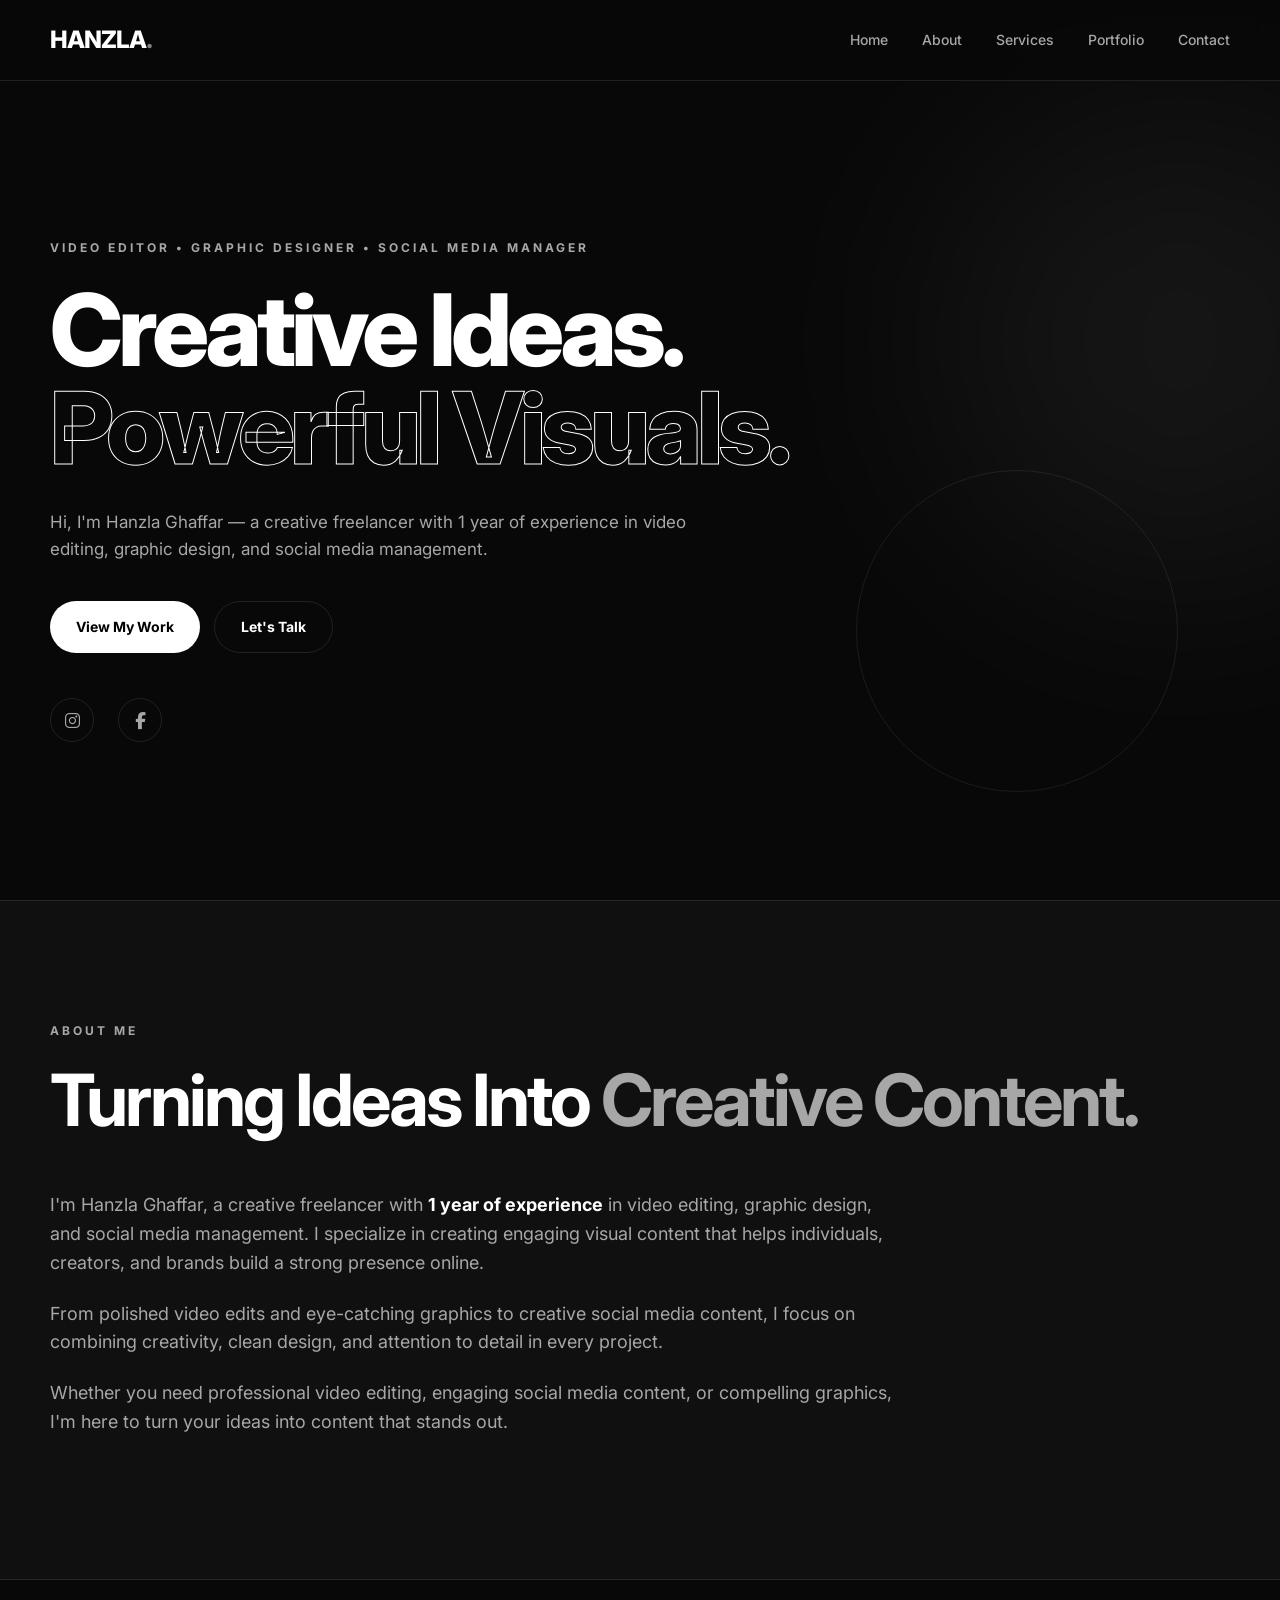
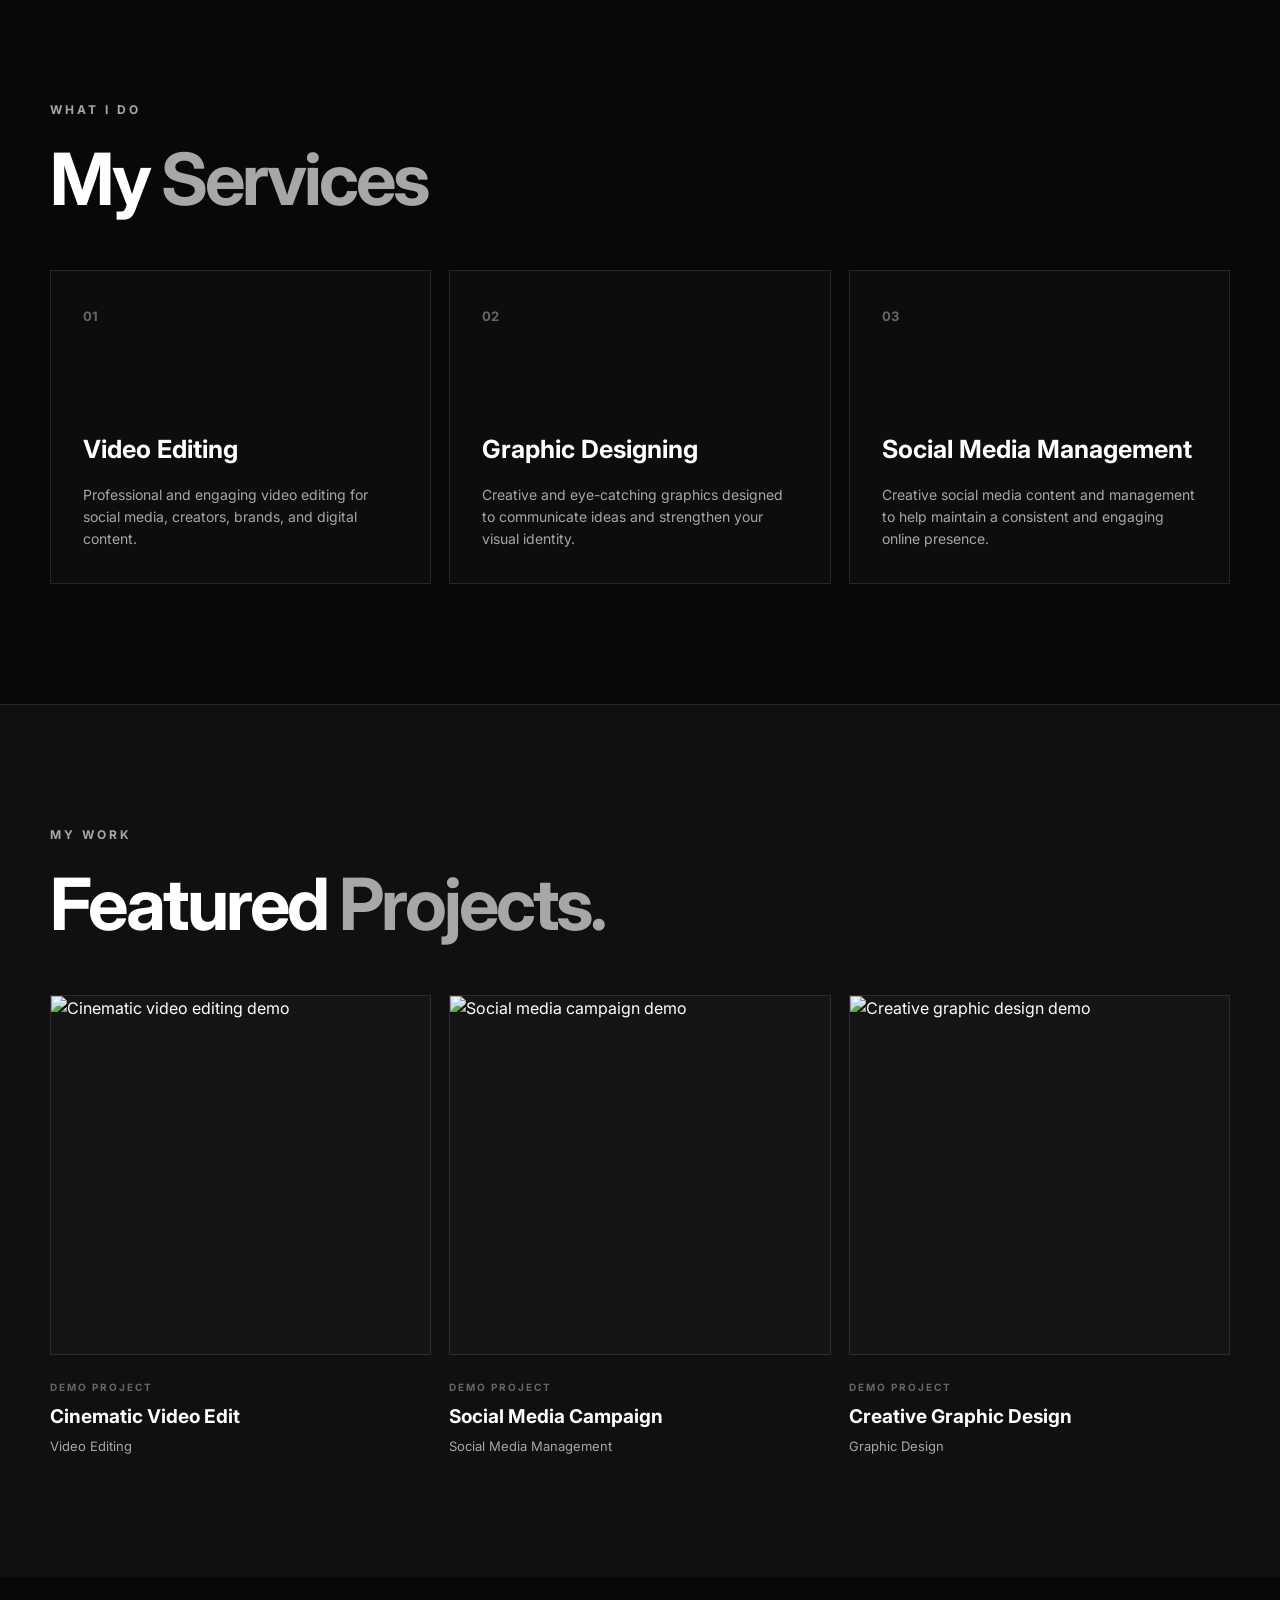
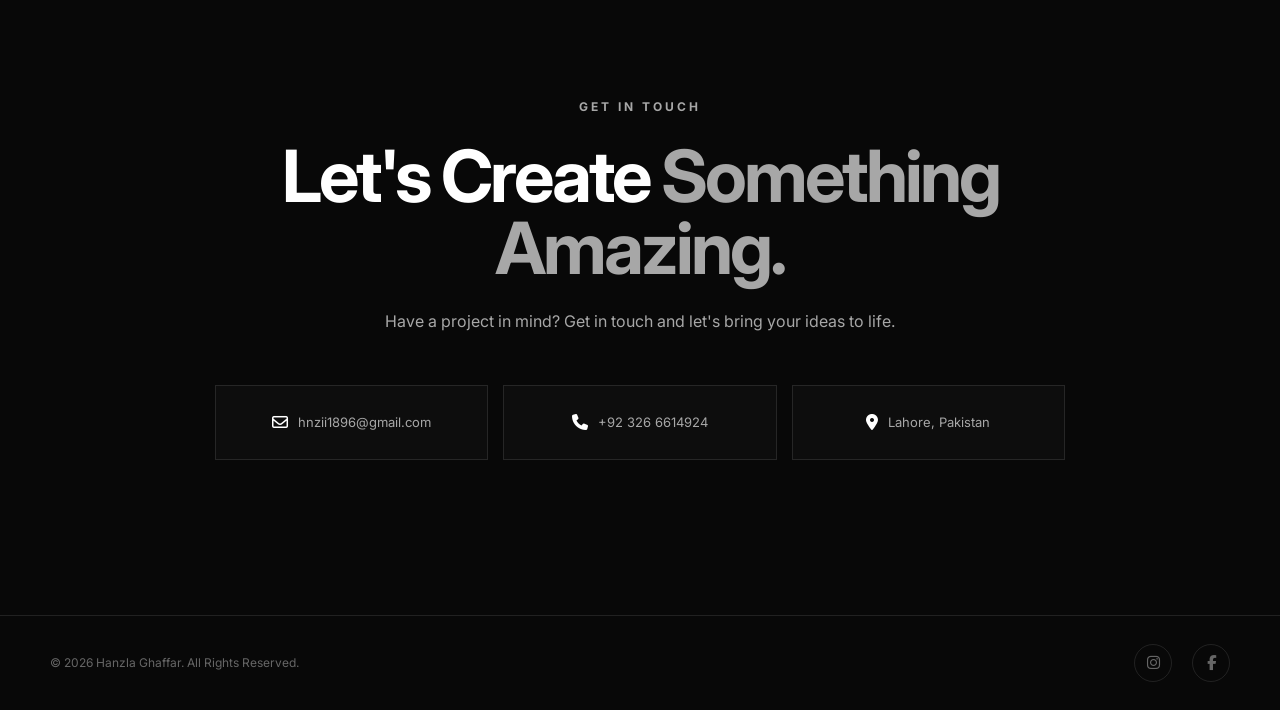
==== index.html @ 40a20d54 "Add files via upload" ====
<!DOCTYPE html>
<html lang="en">
<head>
    <meta charset="UTF-8">
    <meta name="viewport" content="width=device-width, initial-scale=1.0">

    <meta name="description" content="Hanzla Ghaffar — Video Editor, Graphic Designer and Social Media Manager based in Lahore.">

    <title>Hanzla Ghaffar | Creative Freelancer</title>

    <link
    rel="stylesheet"
    href="https://cdnjs.cloudflare.com/ajax/libs/font-awesome/6.5.2/css/all.min.css"
>

    <link rel="stylesheet" href="style.css">
</head>

<body>

    <!-- ================= HEADER ================= -->

    <header class="header">
        <div class="container header-container">

            <a href="#home" class="logo">
                HANZLA<span>.</span>
            </a>

            <nav class="navbar">
                <a href="#home">Home</a>
                <a href="#about">About</a>
                <a href="#services">Services</a>
                <a href="#portfolio">Portfolio</a>
                <a href="#contact">Contact</a>
            </nav>

            <button class="menu-btn" aria-label="Open Menu">
                ☰
            </button>

        </div>
    </header>


    <!-- ================= MAIN ================= -->

    <main>

        <!-- ================= HERO ================= -->

        <section class="hero" id="home">

            <div class="container hero-container">

                <div class="hero-content">

                    <p class="hero-tag">
                        VIDEO EDITOR • GRAPHIC DESIGNER • SOCIAL MEDIA MANAGER
                    </p>

                    <h1>
                        Creative Ideas.
                        <span>Powerful Visuals.</span>
                    </h1>

                    <p class="hero-description">
                        Hi, I'm Hanzla Ghaffar — a creative freelancer with
                        1 year of experience in video editing, graphic design,
                        and social media management.
                    </p>

                    <div class="hero-buttons">

                        <a href="#portfolio" class="btn primary-btn">
                            View My Work
                        </a>

                        <a href="#contact" class="btn secondary-btn">
                            Let's Talk
                        </a>

                    </div>

                   <div class="hero-socials">

    <a
        href="https://www.instagram.com/maher.hanzla_/"
        target="_blank"
        rel="noopener noreferrer"
        aria-label="Instagram"
    >
        <i class="fa-brands fa-instagram"></i>
    </a>

    <a
        href="https://www.facebook.com/share/1Defzu2i12/"
        target="_blank"
        rel="noopener noreferrer"
        aria-label="Facebook"
    >
        <i class="fa-brands fa-facebook-f"></i>
    </a>

</div>
                </div>

            </div>

        </section>


        <!-- ================= ABOUT ================= -->

        <section class="about" id="about">

            <div class="container">

                <p class="section-tag">
                    ABOUT ME
                </p>

                <h2>
                    Turning Ideas Into
                    <span>Creative Content.</span>
                </h2>

                <div class="about-content">

                    <p>
                        I'm Hanzla Ghaffar, a creative freelancer with
                        <strong>1 year of experience</strong> in video editing,
                        graphic design, and social media management. I specialize
                        in creating engaging visual content that helps
                        individuals, creators, and brands build a strong
                        presence online.
                    </p>

                    <p>
                        From polished video edits and eye-catching graphics
                        to creative social media content, I focus on combining
                        creativity, clean design, and attention to detail
                        in every project.
                    </p>

                    <p>
                        Whether you need professional video editing,
                        engaging social media content, or compelling graphics,
                        I'm here to turn your ideas into content that stands out.
                    </p>

                </div>

            </div>

        </section>


        <!-- ================= SERVICES ================= -->

        <section class="services" id="services">

            <div class="container">

                <p class="section-tag">
                    WHAT I DO
                </p>

                <h2>
                    My <span>Services</span>
                </h2>

                <div class="services-grid">

                    <!-- Service 01 -->
                    <article class="service-card">

                        <span class="service-number">
                            01
                        </span>

                        <h3>
                            Video Editing
                        </h3>

                        <p>
                            Professional and engaging video editing
                            for social media, creators, brands,
                            and digital content.
                        </p>

                    </article>


                    <!-- Service 02 -->
                    <article class="service-card">

                        <span class="service-number">
                            02
                        </span>

                        <h3>
                            Graphic Designing
                        </h3>

                        <p>
                            Creative and eye-catching graphics designed
                            to communicate ideas and strengthen your
                            visual identity.
                        </p>

                    </article>


                    <!-- Service 03 -->
                    <article class="service-card">

                        <span class="service-number">
                            03
                        </span>

                        <h3>
                            Social Media Management
                        </h3>

                        <p>
                            Creative social media content and management
                            to help maintain a consistent and engaging
                            online presence.
                        </p>

                    </article>

                </div>

            </div>

        </section>


        <!-- ================= PORTFOLIO ================= -->

        <section class="portfolio" id="portfolio">

            <div class="container">

                <p class="section-tag">
                    MY WORK
                </p>

                <h2>
                    Featured <span>Projects.</span>
                </h2>

                <div class="portfolio-grid">

    <!-- Demo Project 01 -->
    <article class="portfolio-card">

        <div class="project-image">
            <img
                src="https://images.unsplash.com/photo-1574717024653-61fd2cf4d44d?auto=format&fit=crop&w=1200&q=80"
                alt="Cinematic video editing demo"
            >
        </div>

        <div class="project-info">
            <span class="project-category">DEMO PROJECT</span>
            <h3>Cinematic Video Edit</h3>
            <p>Video Editing</p>
        </div>

    </article>


    <!-- Demo Project 02 -->
    <article class="portfolio-card">

        <div class="project-image">
            <img
                src="https://images.unsplash.com/photo-1611162617474-5b21e879e113?auto=format&fit=crop&w=1200&q=80"
                alt="Social media campaign demo"
            >
        </div>

        <div class="project-info">
            <span class="project-category">DEMO PROJECT</span>
            <h3>Social Media Campaign</h3>
            <p>Social Media Management</p>
        </div>

    </article>


    <!-- Demo Project 03 -->
    <article class="portfolio-card">

        <div class="project-image">
            <img
                src="https://images.unsplash.com/photo-1561070791-2526d30994b5?auto=format&fit=crop&w=1200&q=80"
                alt="Creative graphic design demo"
            >
        </div>

        <div class="project-info">
            <span class="project-category">DEMO PROJECT</span>
            <h3>Creative Graphic Design</h3>
            <p>Graphic Design</p>
        </div>

    </article>

</div>

            </div>

        </section>


        <!-- ================= CONTACT ================= -->

        <section class="contact" id="contact">

            <div class="container">

                <p class="section-tag">
                    GET IN TOUCH
                </p>

                <h2>
                    Let's Create
                    <span>Something Amazing.</span>
                </h2>

                <p class="contact-description">
                    Have a project in mind? Get in touch and let's
                    bring your ideas to life.
                </p>

               <div class="contact-info">

    <a href="mailto:hnzii1896@gmail.com">
        <i class="fa-regular fa-envelope"></i>
        <span>hnzii1896@gmail.com</span>
    </a>

    <a href="tel:+923266614924">
        <i class="fa-solid fa-phone"></i>
        <span>+92 326 6614924</span>
    </a>

    <p>
        <i class="fa-solid fa-location-dot"></i>
        <span>Lahore, Pakistan</span>
    </p>

</div>

        </section>

    </main>


    <!-- ================= FOOTER ================= -->

    <footer class="footer">

        <div class="container footer-container">

            <div>
                <p>
                    © 2026 Hanzla Ghaffar. All Rights Reserved.
                </p>
            </div>

        <div class="footer-socials">

    <a
        href="https://www.instagram.com/maher.hanzla_/"
        target="_blank"
        rel="noopener noreferrer"
        aria-label="Instagram"
    >
        <i class="fa-brands fa-instagram"></i>
    </a>

    <a
        href="https://www.facebook.com/share/1Defzu2i12/"
        target="_blank"
        rel="noopener noreferrer"
        aria-label="Facebook"
    >
        <i class="fa-brands fa-facebook-f"></i>
    </a>

</div>

        </div>

    </footer>


    <!-- ================= JAVASCRIPT ================= -->

    <script src="main.js"></script>

</body>
</html>
---- style.css ----
/* =========================
   GLOBAL
========================= */

@import url('https://fonts.googleapis.com/css2?family=Inter:wght@400;500;600;700;800&display=swap');

:root {
    --bg: #080808;
    --bg-soft: #101010;
    --text: #ffffff;
    --text-soft: #a7a7a7;
    --border: rgba(255, 255, 255, 0.1);
    --accent: #ffffff;
    --container: 1180px;
    --transition: 0.3s ease;
}

* {
    margin: 0;
    padding: 0;
    box-sizing: border-box;
}

html {
    scroll-behavior: smooth;
}

body {
    font-family: 'Inter', sans-serif;
    background: var(--bg);
    color: var(--text);
    line-height: 1.6;
    overflow-x: hidden;
}

a {
    color: inherit;
    text-decoration: none;
}

button {
    font-family: inherit;
}

.container {
    width: min(100% - 40px, var(--container));
    margin-inline: auto;
}


/* =========================
   HEADER
========================= */

.header {
    position: fixed;
    top: 0;
    left: 0;
    width: 100%;
    z-index: 1000;
    background: rgba(8, 8, 8, 0.8);
    backdrop-filter: blur(15px);
    border-bottom: 1px solid var(--border);
}

.header-container {
    height: 80px;
    display: flex;
    align-items: center;
    justify-content: space-between;
}

.logo {
    font-size: 24px;
    font-weight: 800;
    letter-spacing: -1px;
}

.logo span {
    opacity: 0.5;
}

.navbar {
    display: flex;
    align-items: center;
    gap: 34px;
}

.navbar a {
    color: var(--text-soft);
    font-size: 14px;
    font-weight: 500;
    transition: var(--transition);
}

.navbar a:hover {
    color: var(--text);
}

.menu-btn {
    display: none;
    border: 0;
    background: transparent;
    color: var(--text);
    font-size: 26px;
    cursor: pointer;
}


/* =========================
   HERO
========================= */

.hero {
    min-height: 100vh;
    display: flex;
    align-items: center;
    position: relative;
    overflow: hidden;
}

.hero::before {
    content: "";
    position: absolute;
    width: 500px;
    height: 500px;
    background: rgba(255, 255, 255, 0.06);
    filter: blur(120px);
    border-radius: 50%;
    top: 10%;
    right: -150px;
    pointer-events: none;
}

.hero-container {
    padding-top: 80px;
}

.hero-content {
    max-width: 900px;
}

.hero-tag,
.section-tag {
    color: var(--text-soft);
    font-size: 12px;
    font-weight: 700;
    letter-spacing: 3px;
    margin-bottom: 24px;
}

.hero h1 {
    font-size: clamp(52px, 8vw, 100px);
    line-height: 0.98;
    letter-spacing: -5px;
    font-weight: 800;
    max-width: 950px;
}

.hero h1 span {
    display: block;
    color: transparent;
    -webkit-text-stroke: 1px #ffffff;
}

.hero-description {
    max-width: 650px;
    color: var(--text-soft);
    font-size: 17px;
    margin-top: 32px;
}

.hero-buttons {
    display: flex;
    gap: 14px;
    margin-top: 38px;
    flex-wrap: wrap;
}

.btn {
    display: inline-flex;
    align-items: center;
    justify-content: center;
    min-height: 52px;
    padding: 0 26px;
    border-radius: 50px;
    font-size: 14px;
    font-weight: 700;
    transition: var(--transition);
}

.primary-btn {
    background: var(--text);
    color: #000;
}

.primary-btn:hover {
    transform: translateY(-3px);
    opacity: 0.88;
}

.secondary-btn {
    border: 1px solid var(--border);
    color: var(--text);
}

.secondary-btn:hover {
    background: var(--text);
    color: #000;
}

.hero-socials {
    display: flex;
    gap: 24px;
    margin-top: 45px;
}

.hero-socials a {
    color: var(--text-soft);
    font-size: 13px;
    transition: var(--transition);
}

.hero-socials a:hover {
    color: var(--text);
}


/* =========================
   GENERAL SECTIONS
========================= */

section {
    padding: 120px 0;
}

section h2 {
    font-size: clamp(40px, 6vw, 72px);
    line-height: 1;
    letter-spacing: -3px;
    margin-bottom: 55px;
}

section h2 span {
    color: var(--text-soft);
}


/* =========================
   ABOUT
========================= */

.about {
    background: var(--bg-soft);
    border-top: 1px solid var(--border);
    border-bottom: 1px solid var(--border);
}

.about-content {
    max-width: 850px;
}

.about-content p {
    color: var(--text-soft);
    font-size: 18px;
    margin-bottom: 22px;
}

.about-content strong {
    color: var(--text);
}


/* =========================
   SERVICES
========================= */

.services-grid {
    display: grid;
    grid-template-columns: repeat(3, 1fr);
    gap: 18px;
}

.service-card {
    min-height: 310px;
    padding: 32px;
    border: 1px solid var(--border);
    background: #0d0d0d;
    position: relative;
    transition: var(--transition);
}

.service-card:hover {
    transform: translateY(-8px);
    border-color: rgba(255, 255, 255, 0.3);
}

.service-number {
    color: #666;
    font-size: 13px;
    font-weight: 700;
}

.service-card h3 {
    font-size: 25px;
    margin-top: 100px;
    margin-bottom: 15px;
}

.service-card p {
    color: var(--text-soft);
    font-size: 14px;
}


/* =========================
   PORTFOLIO
========================= */

.portfolio {
    background: var(--bg-soft);
    border-top: 1px solid var(--border);
}

.portfolio-grid {
    display: grid;
    grid-template-columns: repeat(3, 1fr);
    gap: 18px;
}

.portfolio-card {
    overflow: hidden;
}

.project-placeholder {
    height: 360px;
    background: #151515;
    border: 1px solid var(--border);
    display: flex;
    align-items: center;
    justify-content: center;
    transition: var(--transition);
}

.project-placeholder span {
    color: #666;
    font-size: 12px;
    letter-spacing: 3px;
    font-weight: 700;
}

.portfolio-card:hover .project-placeholder {
    transform: scale(0.98);
    border-color: rgba(255, 255, 255, 0.3);
}

.project-info {
    padding-top: 18px;
}

.project-info h3 {
    font-size: 19px;
}

.project-info p {
    color: var(--text-soft);
    font-size: 13px;
    margin-top: 4px;
}


/* =========================
   CONTACT
========================= */

.contact {
    text-align: center;
}

.contact .container {
    display: flex;
    flex-direction: column;
    align-items: center;
}

.contact h2 {
    max-width: 850px;
    margin-bottom: 25px;
}

.contact-description {
    color: var(--text-soft);
    max-width: 550px;
    margin-bottom: 30px;
}

.contact-info {
    display: flex;
    align-items: center;
    justify-content: center;
    flex-wrap: wrap;
    gap: 12px 28px;
    margin-bottom: 35px;
}

.contact-info a,
.contact-info p {
    color: var(--text-soft);
    font-size: 14px;
}

.contact-info a:hover {
    color: var(--text);
}


/* =========================
   FOOTER
========================= */

.footer {
    border-top: 1px solid var(--border);
    padding: 28px 0;
}

.footer-container {
    display: flex;
    justify-content: space-between;
    align-items: center;
    gap: 20px;
}

.footer p,
.footer a {
    color: #666;
    font-size: 12px;
}

.footer-socials {
    display: flex;
    gap: 20px;
}

.footer a:hover {
    color: var(--text);
}


/* =========================
   RESPONSIVE
========================= */

@media (max-width: 900px) {

    .navbar {
        gap: 20px;
    }

    .services-grid,
    .portfolio-grid {
        grid-template-columns: repeat(2, 1fr);
    }

    .service-card:last-child,
    .portfolio-card:last-child {
        grid-column: 1 / -1;
    }

}


@media (max-width: 700px) {

    .container {
        width: min(100% - 30px, var(--container));
    }

    .header-container {
        height: 70px;
    }

    .navbar {
        display: none;
    }

    .menu-btn {
        display: block;
    }

    .hero {
        min-height: 90vh;
    }

    .hero h1 {
        font-size: clamp(46px, 14vw, 72px);
        letter-spacing: -3px;
    }

    .hero-description {
        font-size: 15px;
    }

    section {
        padding: 85px 0;
    }

    section h2 {
        font-size: clamp(38px, 11vw, 58px);
        letter-spacing: -2px;
        margin-bottom: 40px;
    }

    .services-grid,
    .portfolio-grid {
        grid-template-columns: 1fr;
    }

    .service-card:last-child,
    .portfolio-card:last-child {
        grid-column: auto;
    }

    .service-card {
        min-height: 270px;
    }

    .service-card h3 {
        margin-top: 80px;
    }

    .project-placeholder {
        height: 300px;
    }

    .footer-container {
        flex-direction: column;
        text-align: center;
    }

}


@media (max-width: 450px) {

    .hero-buttons {
        flex-direction: column;
        align-items: stretch;
    }

    .btn {
        width: 100%;
    }

    .hero-socials {
        gap: 18px;
    }

    .contact-info {
        flex-direction: column;
    }

}

.hero-socials a {
    width: 44px;
    height: 44px;
    display: flex;
    align-items: center;
    justify-content: center;
    border: 1px solid var(--border);
    border-radius: 50%;
    color: var(--text-soft);
    font-size: 17px;
    transition: var(--transition);
}

.hero-socials a:hover {
    color: #000;
    background: #fff;
    border-color: #fff;
    transform: translateY(-3px);
}

.footer-socials a {
    width: 38px;
    height: 38px;
    display: flex;
    align-items: center;
    justify-content: center;
    border: 1px solid var(--border);
    border-radius: 50%;
    color: #666;
    font-size: 15px;
    transition: var(--transition);
}

.footer-socials a:hover {
    color: #000;
    background: #fff;
    border-color: #fff;
    transform: translateY(-3px);
}

.contact-info a,
.contact-info p {
    display: flex;
    align-items: center;
    gap: 9px;
    color: var(--text-soft);
    font-size: 14px;
}

.contact-info i {
    font-size: 15px;
    color: var(--text);
}

.contact-info a:hover {
    color: var(--text);
}

/* =========================
   PORTFOLIO IMAGES
========================= */

.project-image {
    height: 360px;
    overflow: hidden;
    border: 1px solid var(--border);
    background: #151515;
}

.project-image img {
    width: 100%;
    height: 100%;
    display: block;
    object-fit: cover;
    transition: transform 0.5s ease;
}

.portfolio-card:hover .project-image img {
    transform: scale(1.05);
}

.project-category {
    display: inline-block;
    color: #666;
    font-size: 10px;
    font-weight: 700;
    letter-spacing: 2px;
    margin-bottom: 7px;
}

/* =========================
   PORTFOLIO DEMO PROJECTS
========================= */

.project-image {
    height: 360px;
    overflow: hidden;
    border: 1px solid var(--border);
    background: #151515;
}

.project-image img {
    width: 100%;
    height: 100%;
    display: block;
    object-fit: cover;
    transition: transform 0.5s ease;
}

.portfolio-card:hover .project-image img {
    transform: scale(1.05);
}

.project-category {
    display: inline-block;
    color: #666;
    font-size: 10px;
    font-weight: 700;
    letter-spacing: 2px;
    margin-bottom: 7px;
}

@media (max-width: 700px) {

    .project-image {
        height: 300px;
    }

}

@media (max-width: 700px) {

    .navbar.active {
        display: flex;
        position: absolute;
        top: 70px;
        left: 0;
        width: 100%;
        flex-direction: column;
        align-items: flex-start;
        gap: 0;
        padding: 15px;
        background: rgba(8, 8, 8, 0.97);
        border-bottom: 1px solid var(--border);
    }

    .navbar.active a {
        width: 100%;
        padding: 13px 5px;
        border-bottom: 1px solid var(--border);
    }

}

/* =========================
   SCROLL REVEAL
========================= */

.reveal {
    opacity: 0;
    transform: translateY(30px);
    transition: opacity 0.7s ease, transform 0.7s ease;
}

.reveal.show {
    opacity: 1;
    transform: translateY(0);
}

/* =========================
   CONTACT CARDS
========================= */

.contact-info {
    width: 100%;
    max-width: 850px;
    display: grid;
    grid-template-columns: repeat(3, 1fr);
    gap: 15px;
    margin: 20px 0 35px;
}

.contact-info a,
.contact-info p {
    min-height: 75px;
    padding: 18px;
    border: 1px solid var(--border);
    background: #0d0d0d;
    display: flex;
    align-items: center;
    justify-content: center;
    gap: 10px;
    color: var(--text-soft);
    font-size: 13px;
    transition: var(--transition);
}

.contact-info a:hover,
.contact-info p:hover {
    color: var(--text);
    border-color: rgba(255, 255, 255, 0.3);
    transform: translateY(-4px);
}

.contact-info i {
    color: var(--text);
    font-size: 16px;
}

@media (max-width: 700px) {

    .contact-info {
        grid-template-columns: 1fr;
    }

}

.header.scrolled {
    background: rgba(8, 8, 8, 0.96);
    border-bottom-color: rgba(255, 255, 255, 0.16);
}

/* =========================
   HERO POLISH
========================= */

.hero::after {
    content: "";
    position: absolute;
    width: 320px;
    height: 320px;
    border: 1px solid rgba(255, 255, 255, 0.08);
    border-radius: 50%;
    right: 8%;
    bottom: 12%;
    animation: heroFloat 6s ease-in-out infinite;
    pointer-events: none;
}

@keyframes heroFloat {

    0%,
    100% {
        transform: translateY(0) scale(1);
        opacity: 0.5;
    }

    50% {
        transform: translateY(-20px) scale(1.05);
        opacity: 1;
    }

}
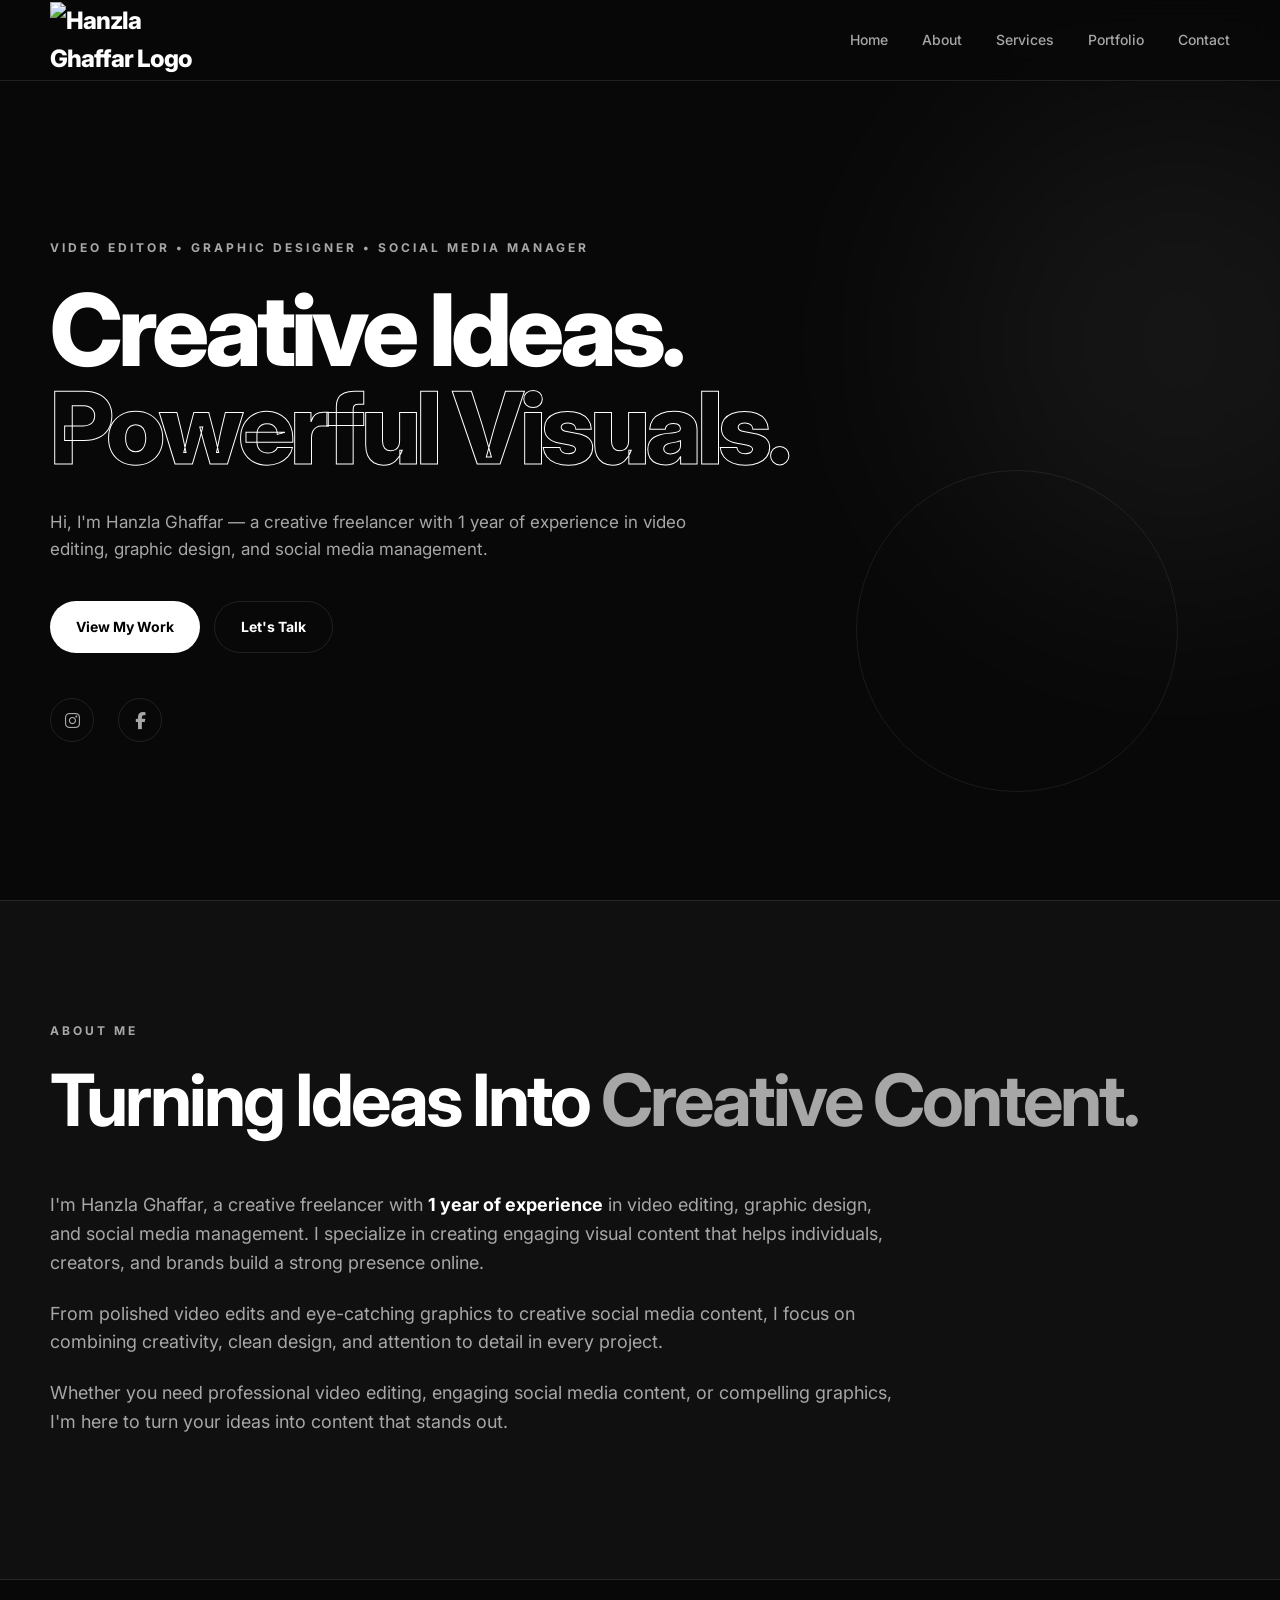
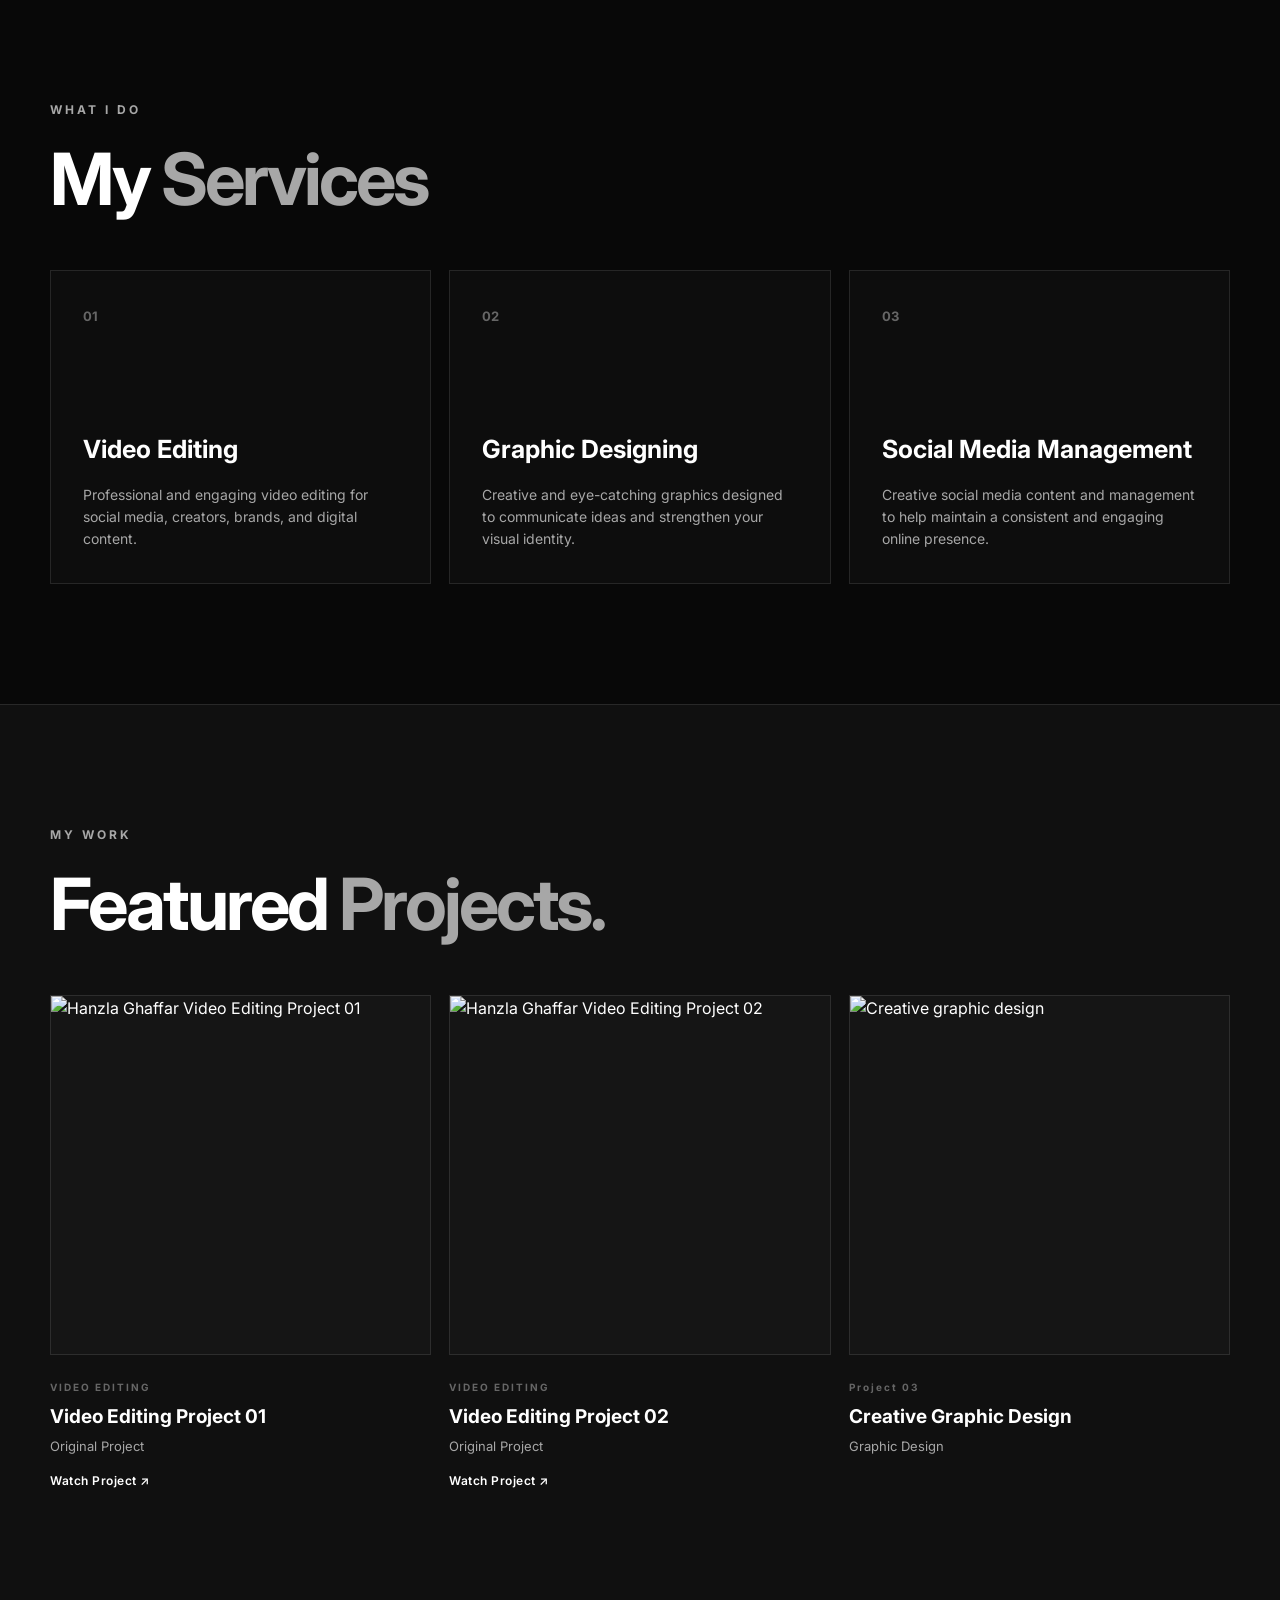
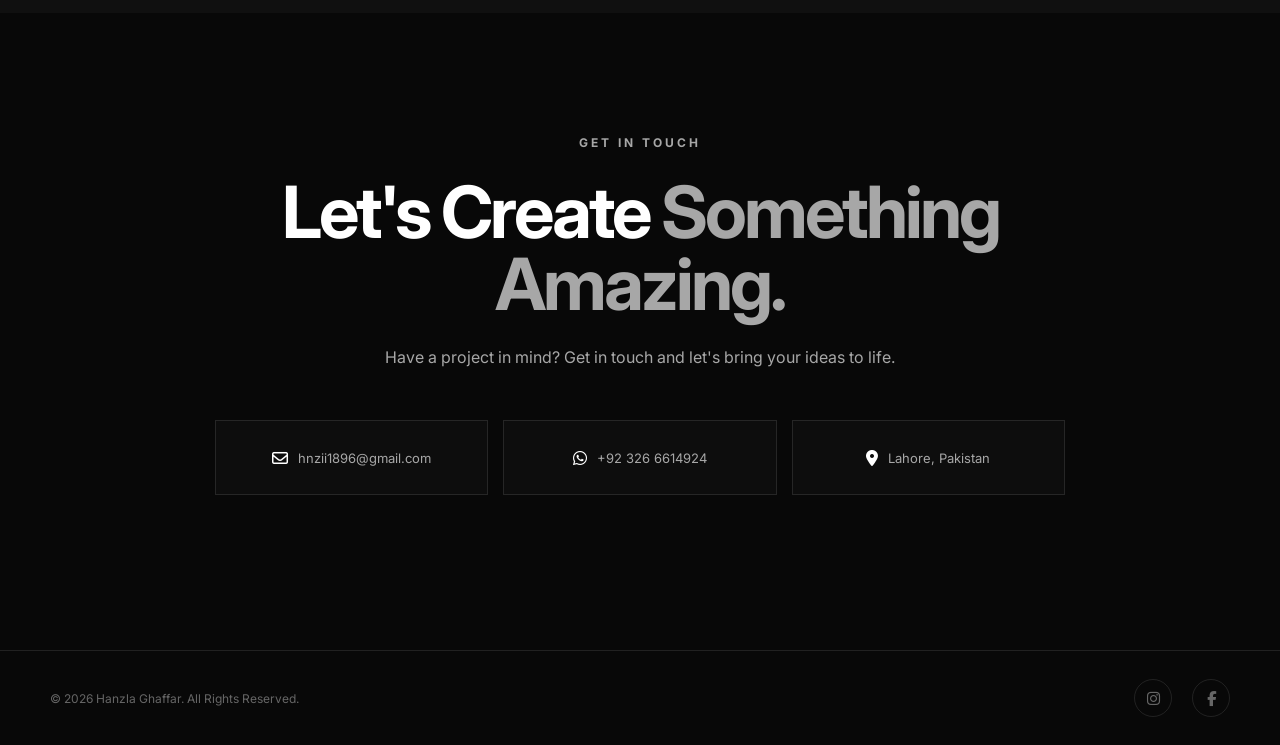
==== commit 11fa72c7: "Add files via upload" ====
--- a/index.html
+++ b/index.html
@@ -6,6 +6,7 @@
 
     <meta name="description" content="Hanzla Ghaffar — Video Editor, Graphic Designer and Social Media Manager based in Lahore.">
 
+    <meta name="google-site-verification" content="UTTIY38qH1guIlZWTMfbc7_4HVDd1VvDpTv18bNcGGk" />
     <title>Hanzla Ghaffar | Creative Freelancer</title>
 
     <link
@@ -23,10 +24,9 @@
     <header class="header">
         <div class="container header-container">
 
-            <a href="#home" class="logo">
-                HANZLA<span>.</span>
-            </a>
-
+           <a href="#" class="logo">
+    <img src="videos/logo.png" alt="Hanzla Ghaffar Logo">
+</a>
             <nav class="navbar">
                 <a href="#home">Home</a>
                 <a href="#about">About</a>
@@ -254,56 +254,73 @@
 
                 <div class="portfolio-grid">
 
-    <!-- Demo Project 01 -->
+    
+<article class="portfolio-card">
+
+    <div class="project-image">
+        <img
+            src="https://img.youtube.com/vi/73wf0aPECsY/maxresdefault.jpg"
+            alt="Hanzla Ghaffar Video Editing Project 01"
+        >
+    </div>
+
+    <div class="project-info">
+        <span class="project-category">VIDEO EDITING</span>
+        <h3>Video Editing Project 01</h3>
+        <p>Original Project</p>
+
+        <a
+            href="https://youtu.be/73wf0aPECsY"
+            target="_blank"
+            rel="noopener noreferrer"
+            class="project-link"
+        >
+            Watch Project ↗
+        </a>
+    </div>
+
+</article>
+
+
+<article class="portfolio-card">
+
+    <div class="project-image">
+        <img
+            src="https://img.youtube.com/vi/mRVjEhNpmY4/maxresdefault.jpg"
+            alt="Hanzla Ghaffar Video Editing Project 02"
+        >
+    </div>
+
+    <div class="project-info">
+        <span class="project-category">VIDEO EDITING</span>
+        <h3>Video Editing Project 02</h3>
+        <p>Original Project</p>
+
+        <a
+            href="https://youtu.be/mRVjEhNpmY4"
+            target="_blank"
+            rel="noopener noreferrer"
+            class="project-link"
+        >
+            Watch Project ↗
+        </a>
+    </div>
+
+</article>
+
+
+    <!-- Demo Project 03 -->
     <article class="portfolio-card">
 
         <div class="project-image">
             <img
-                src="https://images.unsplash.com/photo-1574717024653-61fd2cf4d44d?auto=format&fit=crop&w=1200&q=80"
-                alt="Cinematic video editing demo"
+                src="videos/graphic designing.png"
+                alt="Creative graphic design"
             >
         </div>
 
         <div class="project-info">
-            <span class="project-category">DEMO PROJECT</span>
-            <h3>Cinematic Video Edit</h3>
-            <p>Video Editing</p>
-        </div>
-
-    </article>
-
-
-    <!-- Demo Project 02 -->
-    <article class="portfolio-card">
-
-        <div class="project-image">
-            <img
-                src="https://images.unsplash.com/photo-1611162617474-5b21e879e113?auto=format&fit=crop&w=1200&q=80"
-                alt="Social media campaign demo"
-            >
-        </div>
-
-        <div class="project-info">
-            <span class="project-category">DEMO PROJECT</span>
-            <h3>Social Media Campaign</h3>
-            <p>Social Media Management</p>
-        </div>
-
-    </article>
-
-
-    <!-- Demo Project 03 -->
-    <article class="portfolio-card">
-
-        <div class="project-image">
-            <img
-                src="https://images.unsplash.com/photo-1561070791-2526d30994b5?auto=format&fit=crop&w=1200&q=80"
-                alt="Creative graphic design demo"
-            >
-        </div>
-
-        <div class="project-info">
-            <span class="project-category">DEMO PROJECT</span>
+            <span class="project-category">Project 03</span>
             <h3>Creative Graphic Design</h3>
             <p>Graphic Design</p>
         </div>
@@ -344,10 +361,14 @@
         <span>hnzii1896@gmail.com</span>
     </a>
 
-    <a href="tel:+923266614924">
-        <i class="fa-solid fa-phone"></i>
-        <span>+92 326 6614924</span>
-    </a>
+   <a
+    href="https://wa.me/923266614924"
+    target="_blank"
+    rel="noopener noreferrer"
+>
+    <i class="fa-brands fa-whatsapp"></i>
+    <span>+92 326 6614924</span>
+</a>
 
     <p>
         <i class="fa-solid fa-location-dot"></i>
@@ -366,7 +387,7 @@
     <footer class="footer">
 
         <div class="container footer-container">
-
+  
             <div>
                 <p>
                     © 2026 Hanzla Ghaffar. All Rights Reserved.
--- a/style.css
+++ b/style.css
@@ -74,6 +74,9 @@
     font-size: 24px;
     font-weight: 800;
     letter-spacing: -1px;
+    display: flex;
+    align-items: center;
+    text-decoration: none;
 }
 
 .logo span {
@@ -815,3 +818,153 @@
 
 }
 
+/* =========================
+   PORTFOLIO VIDEOS
+========================= */
+
+.project-video {
+    aspect-ratio: 16 / 9;
+    overflow: hidden;
+    border: 1px solid var(--border);
+    background: #000;
+}
+
+.project-video iframe {
+    width: 100%;
+    height: 100%;
+    display: block;
+    border: 0;
+}
+
+.project-link {
+    display: inline-flex;
+    align-items: center;
+    margin-top: 14px;
+    color: var(--text);
+    font-size: 12px;
+    font-weight: 600;
+    letter-spacing: 0.5px;
+    text-decoration: none;
+    transition: var(--transition);
+}
+
+.project-link:hover {
+    opacity: 0.65;
+    transform: translateX(3px);
+}
+
+.logo img {
+    width: 150px;
+    height: auto;
+    display: block;
+}
+
+@media (max-width: 700px) {
+    .logo img {
+        width: 125px;
+    }
+}
+
+/* =========================
+   ABOUT SECTION ANIMATION
+========================= */
+
+.about-content {
+    opacity: 0;
+    transform: translateY(60px);
+    transition: opacity 1s ease, transform 1s ease;
+}
+
+.about-content.show {
+    opacity: 1;
+    transform: translateY(0);
+}
+
+.about-content h2 {
+    opacity: 0;
+    transform: translateX(-40px);
+    transition: opacity 0.8s ease 0.2s, transform 0.8s ease 0.2s;
+}
+
+.about-content p {
+    opacity: 0;
+    transform: translateX(40px);
+    transition: opacity 0.8s ease 0.4s, transform 0.8s ease 0.4s;
+}
+
+.about-content.show h2,
+.about-content.show p {
+    opacity: 1;
+    transform: translateX(0);
+}
+
+/* =========================
+   HERO SECTION ANIMATION
+========================= */
+
+.hero-content > * {
+    opacity: 0;
+    transform: translateY(40px);
+    animation: heroReveal 0.8s ease-out forwards;
+}
+
+.hero-content > *:nth-child(1) {
+    animation-delay: 0.2s;
+}
+
+.hero-content > *:nth-child(2) {
+    animation-delay: 0.35s;
+}
+
+.hero-content > *:nth-child(3) {
+    animation-delay: 0.5s;
+}
+
+.hero-content > *:nth-child(4) {
+    animation-delay: 0.65s;
+}
+
+.hero-content > *:nth-child(5) {
+    animation-delay: 0.8s;
+}
+
+@keyframes heroReveal {
+    from {
+        opacity: 0;
+        transform: translateY(40px);
+    }
+
+    to {
+        opacity: 1;
+        transform: translateY(0);
+    }
+}
+
+.contact-info a[href*="wa.me"]:hover {
+    border-color: #25D366;
+}
+
+.contact-info a[href*="wa.me"]:hover i {
+    color: #25D366;
+}
+
+/* ================= SOCIAL ICON HOVER COLORS ================= */
+
+.hero-socials a,
+.footer-socials a {
+    transition: color 0.3s ease, transform 0.3s ease;
+}
+
+/* Instagram */
+.hero-socials a:hover .fa-instagram,
+.footer-socials a:hover .fa-instagram {
+    color: #E4405F;
+    transform: scale(1.15);
+}
+
+/* Facebook */
+.hero-socials a:hover .fa-facebook-f,
+.footer-socials a:hover .fa-facebook-f {
+    color: #1877F2;
+    transform: scale(1.15);
+}
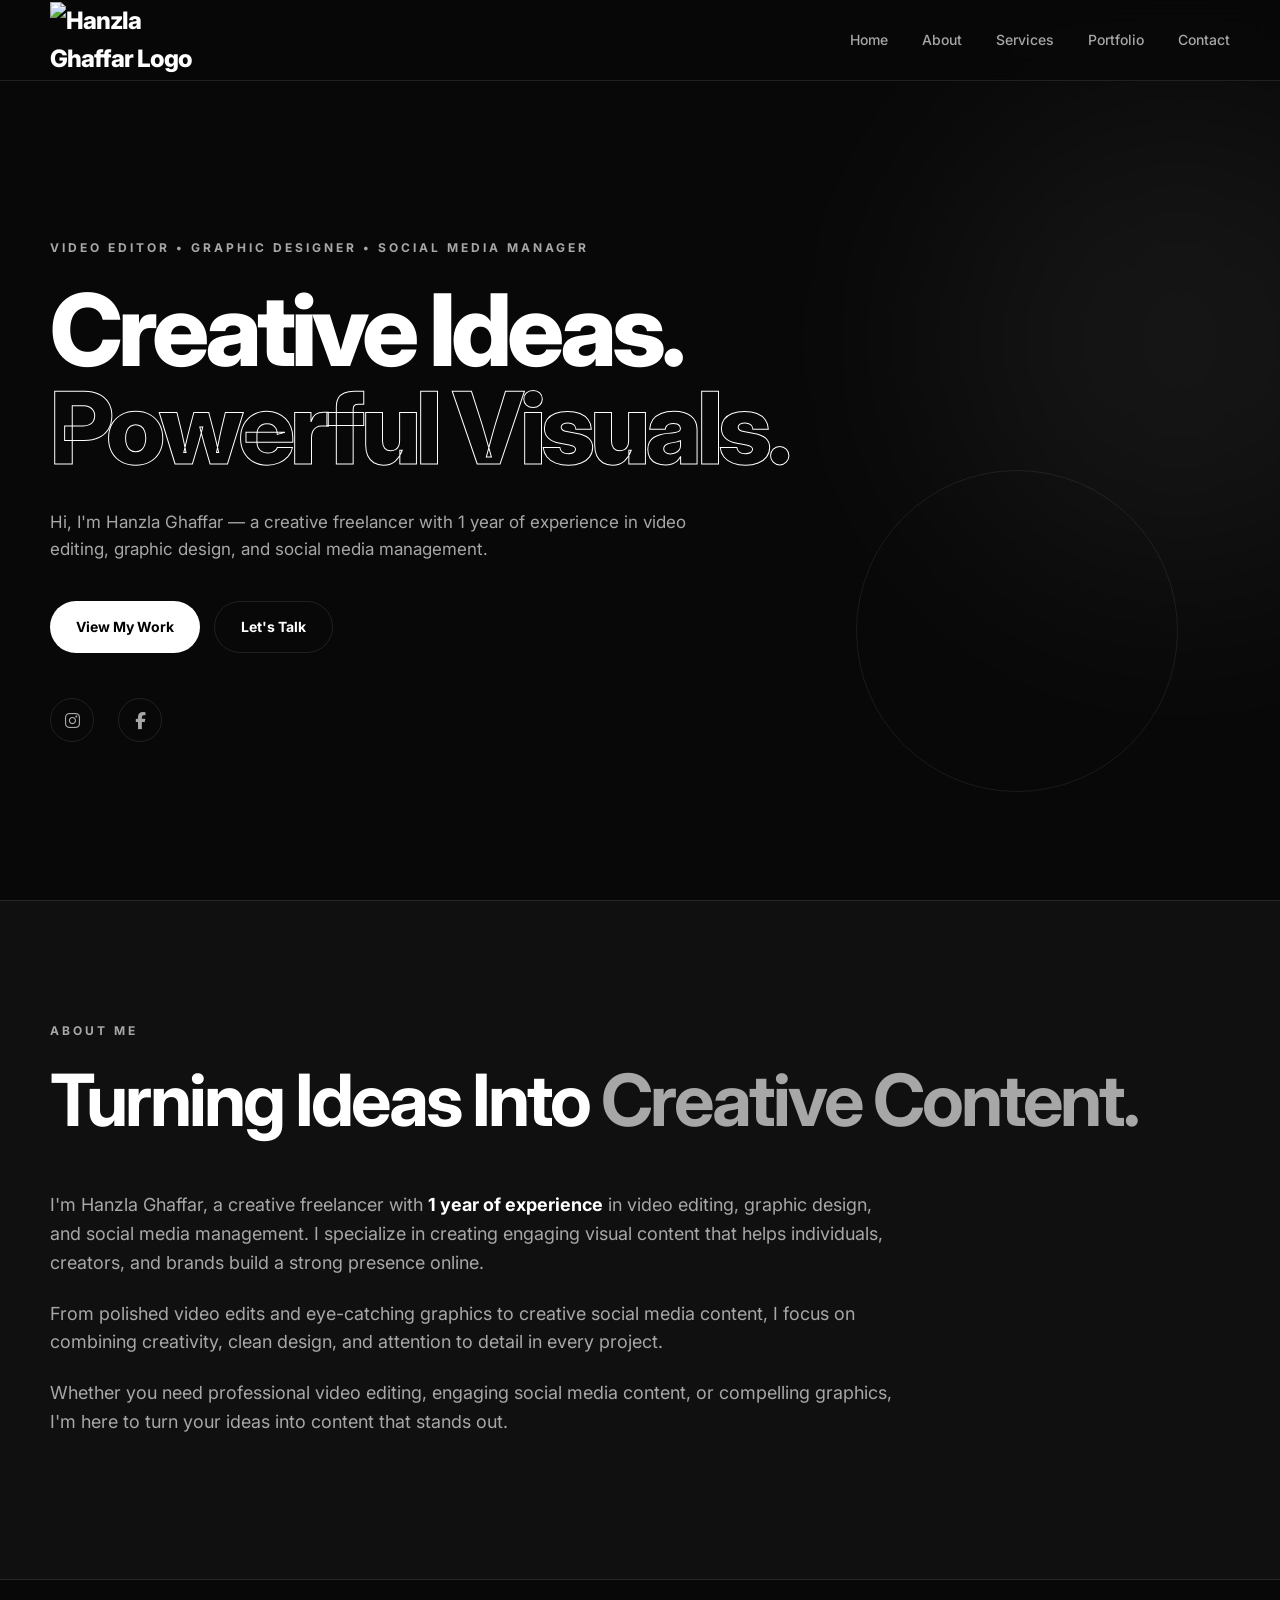
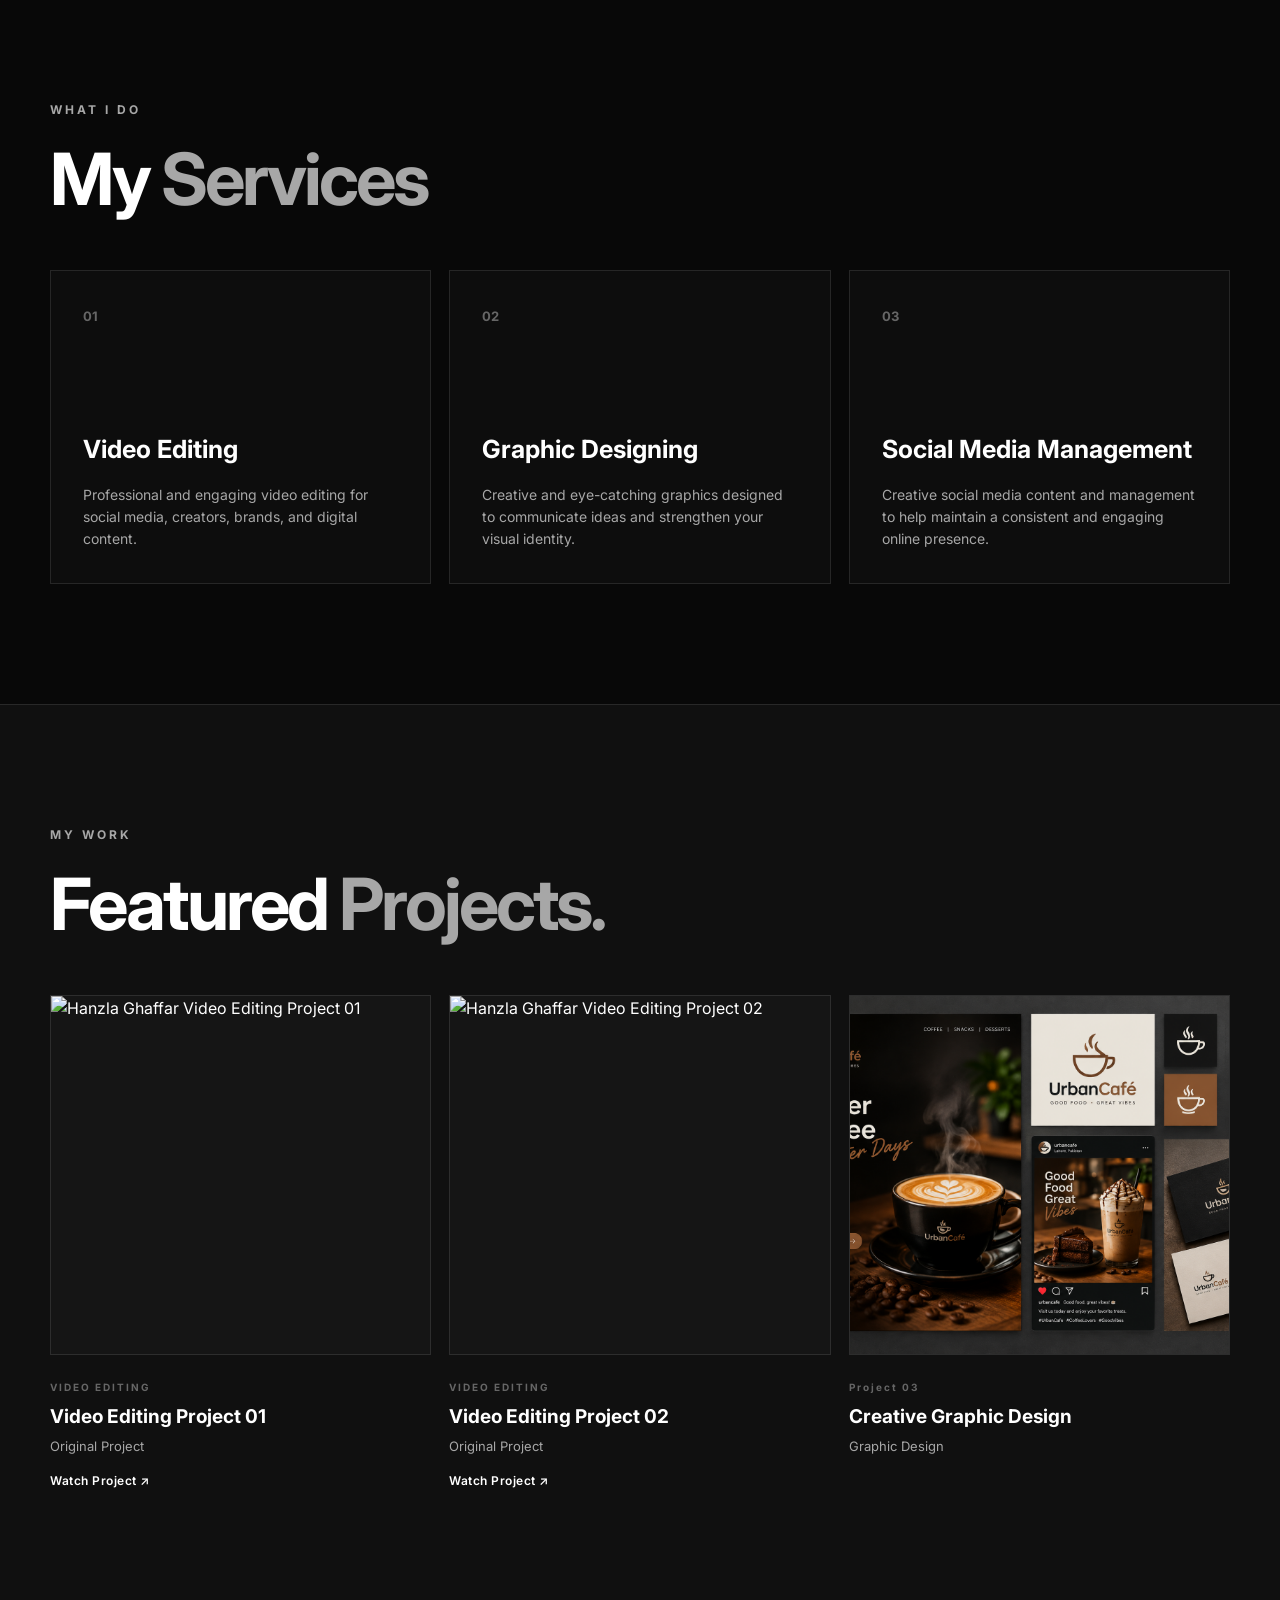
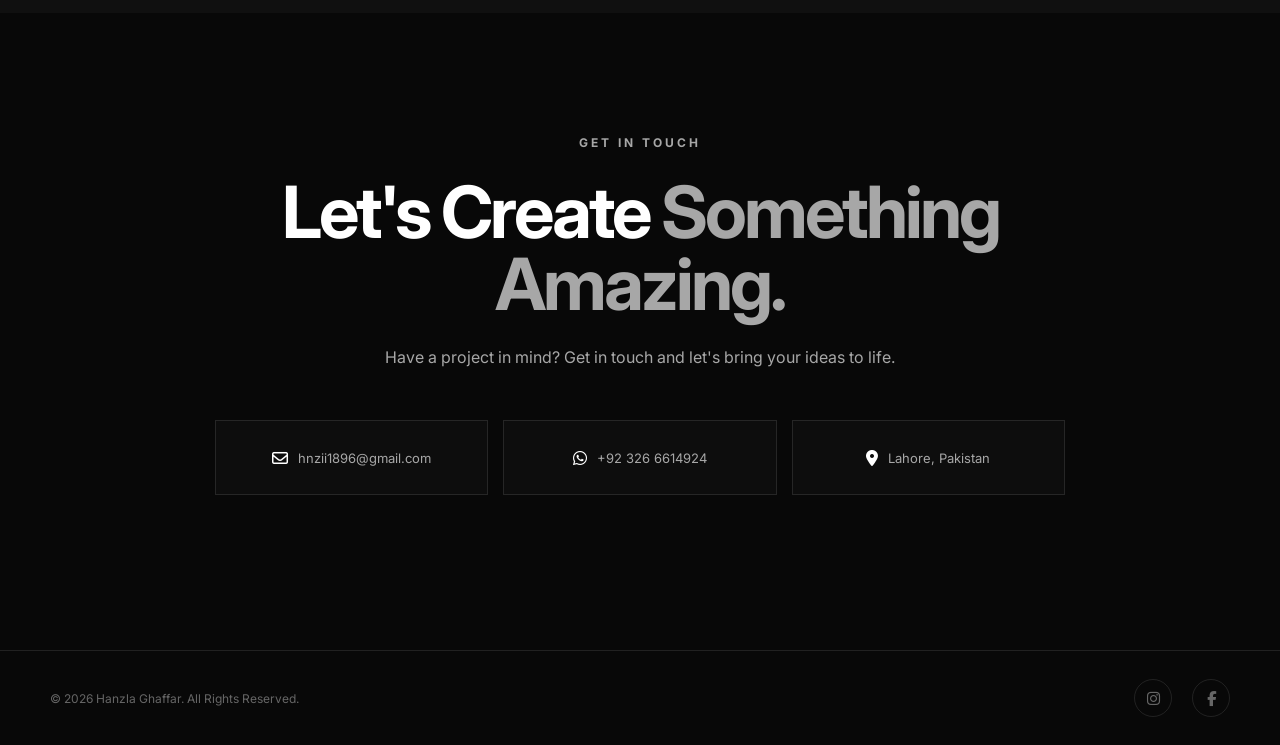
==== commit cc89ac73: "Add files via upload" ====
--- a/index.html
+++ b/index.html
@@ -25,7 +25,7 @@
         <div class="container header-container">
 
            <a href="#" class="logo">
-    <img src="videos/logo.png" alt="Hanzla Ghaffar Logo">
+    <img src="logo.png" alt="Hanzla Ghaffar Logo">
 </a>
             <nav class="navbar">
                 <a href="#home">Home</a>
@@ -314,7 +314,7 @@
 
         <div class="project-image">
             <img
-                src="videos/graphic designing.png"
+                src="graphic designing.png"
                 alt="Creative graphic design"
             >
         </div>
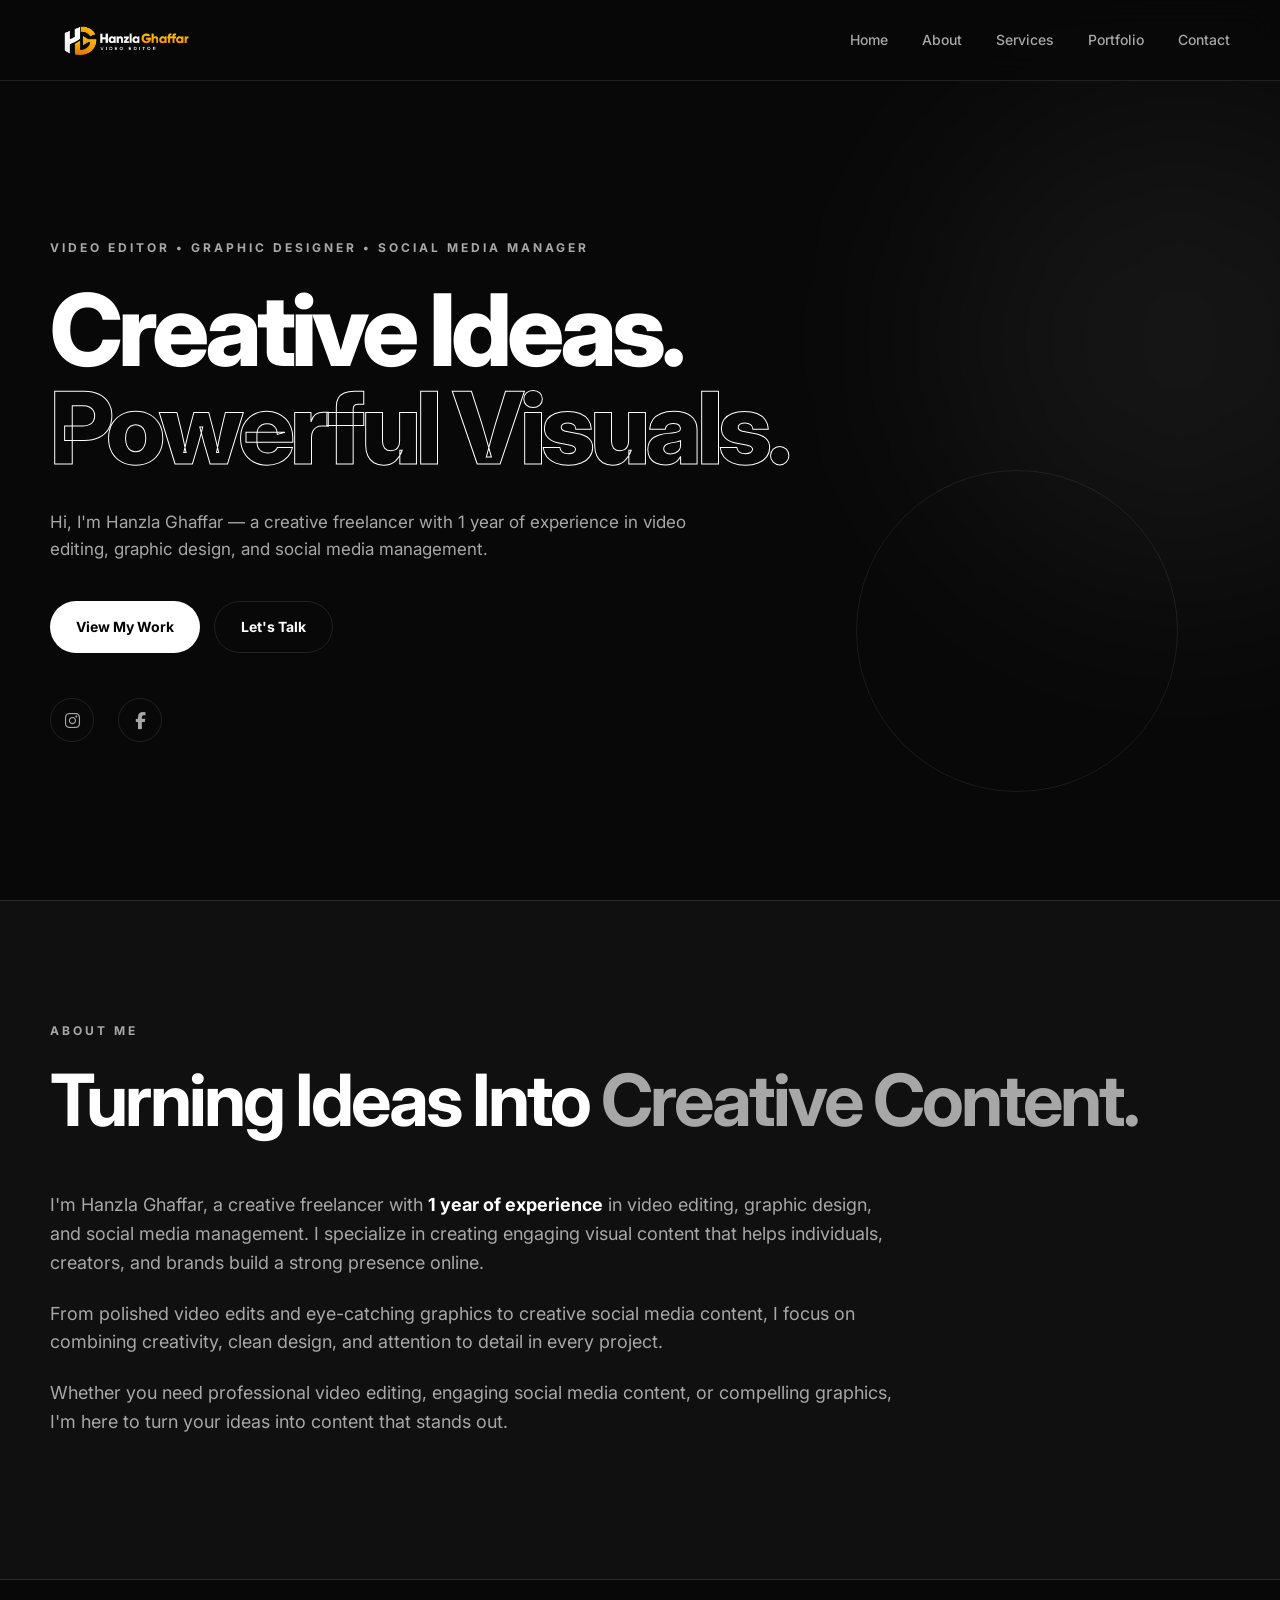
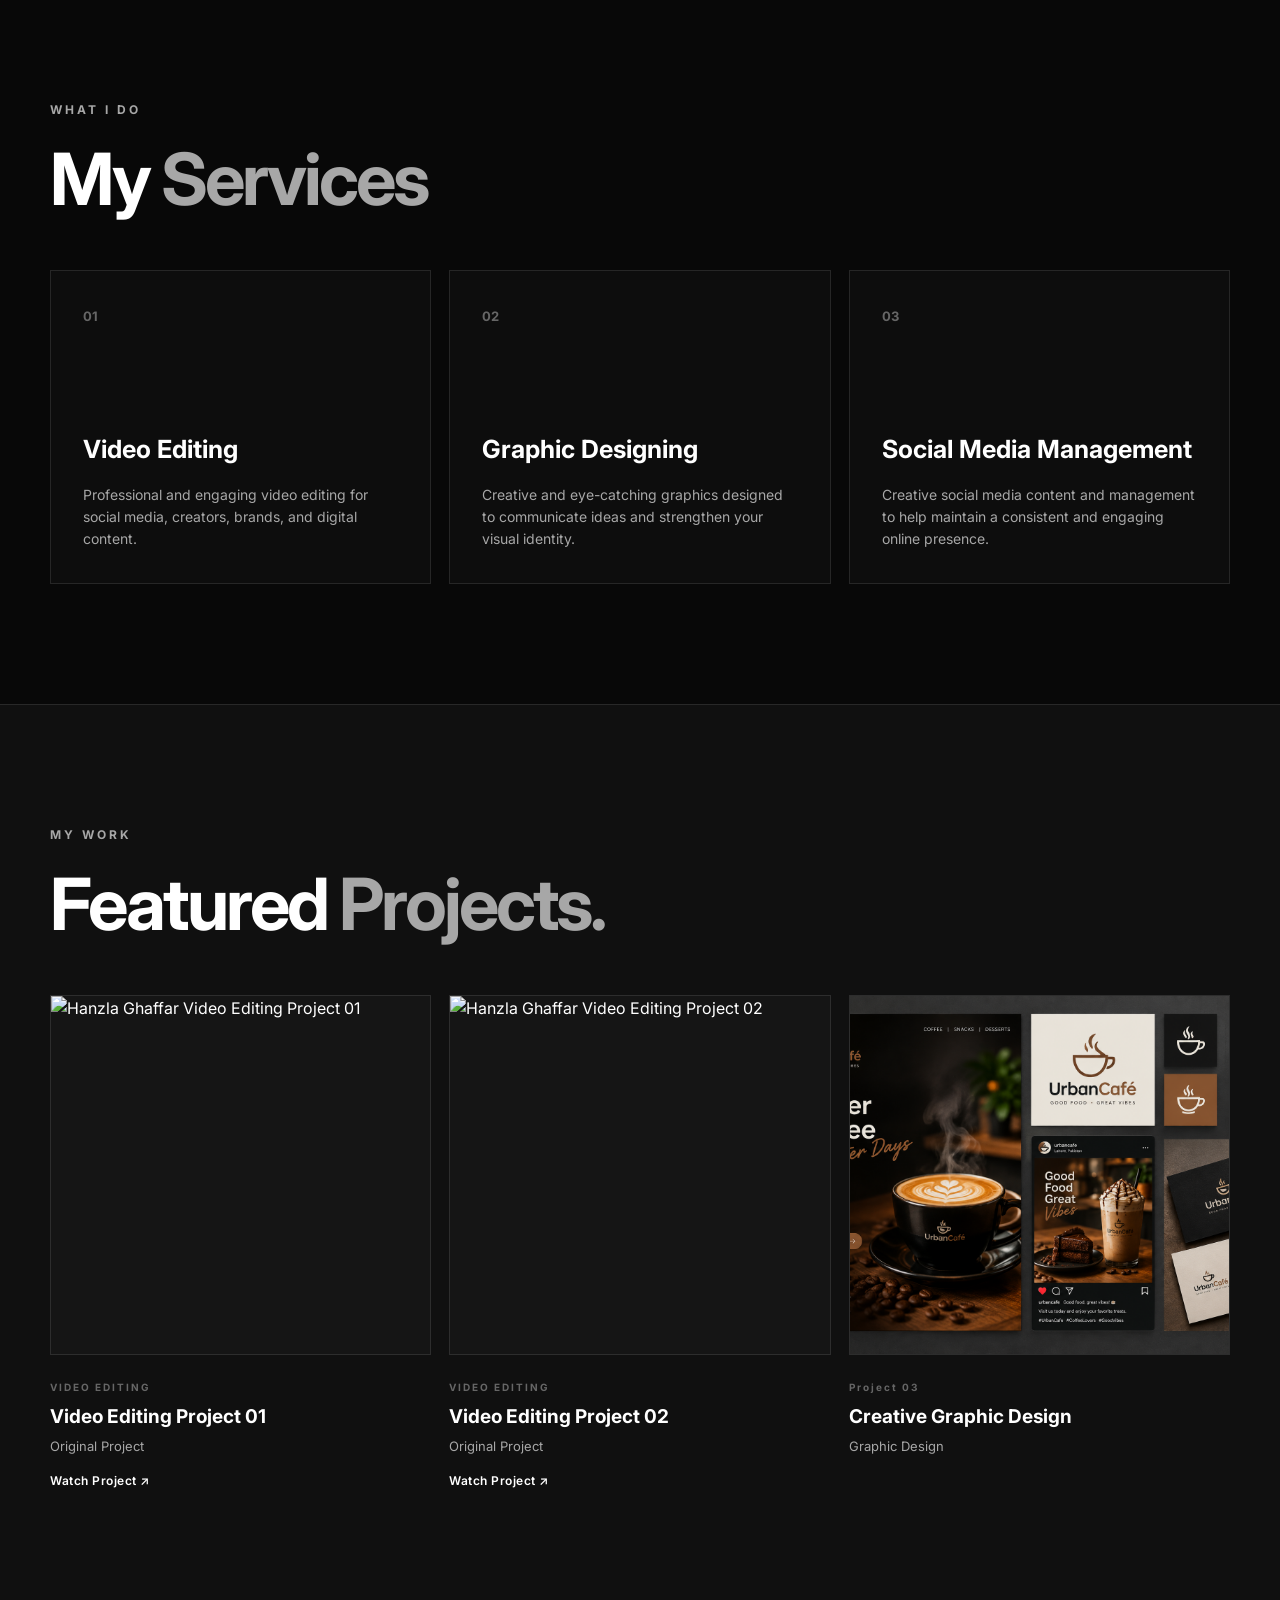
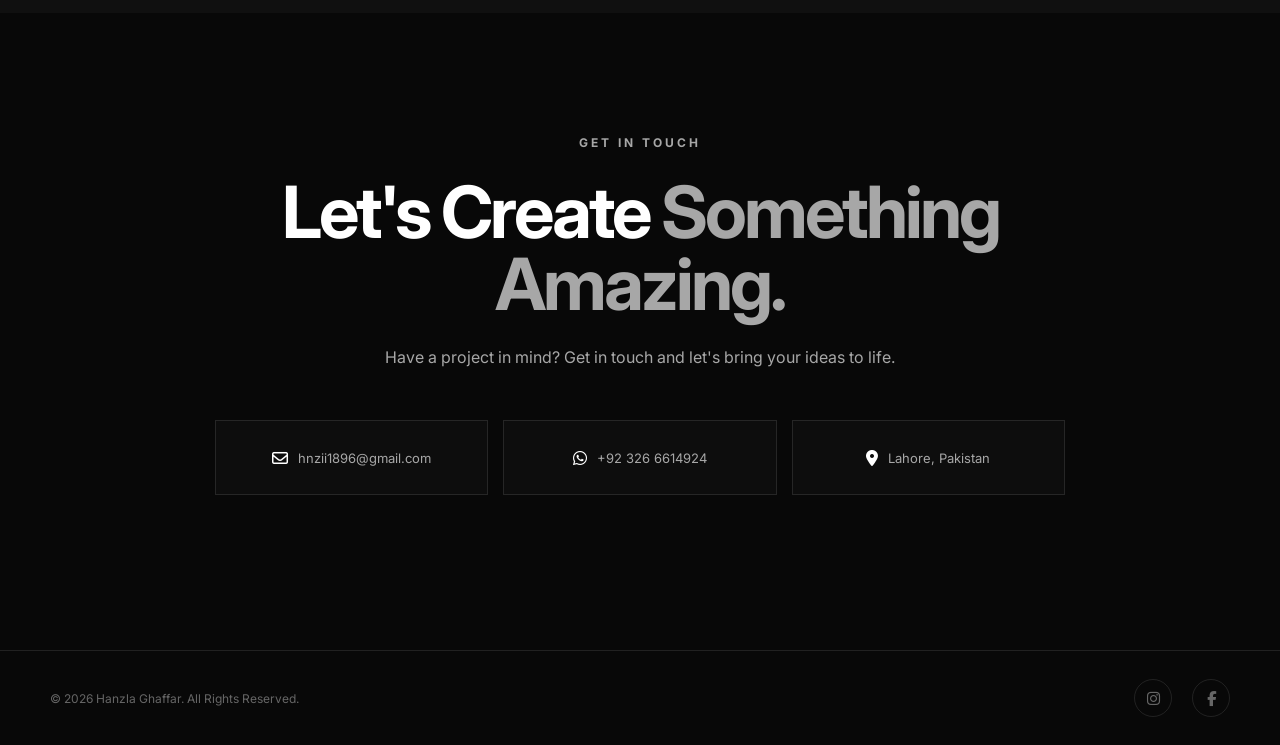
==== commit be9b522f: "Add files via upload" ====
--- a/index.html
+++ b/index.html
@@ -3,20 +3,19 @@
 <head>
     <meta charset="UTF-8">
     <meta name="viewport" content="width=device-width, initial-scale=1.0">
-
-    <meta name="description" content="Hanzla Ghaffar — Video Editor, Graphic Designer and Social Media Manager based in Lahore.">
-
     <meta name="google-site-verification" content="UTTIY38qH1guIlZWTMfbc7_4HVDd1VvDpTv18bNcGGk" />
-    <title>Hanzla Ghaffar | Creative Freelancer</title>
-
+    <title>Hanzla Ghaffar | Graphic Designer & Creative Designer</title>
+
+    <meta name="description" content="Hanzla Ghaffar's portfolio featuring graphic design and creative design projects.">
+
+    <meta name="robots" content="index, follow">
+    <link rel="icon" type="image/png" href="logo.png">
     <link
     rel="stylesheet"
     href="https://cdnjs.cloudflare.com/ajax/libs/font-awesome/6.5.2/css/all.min.css"
 >
-
     <link rel="stylesheet" href="style.css">
 </head>
-
 <body>
 
     <!-- ================= HEADER ================= -->
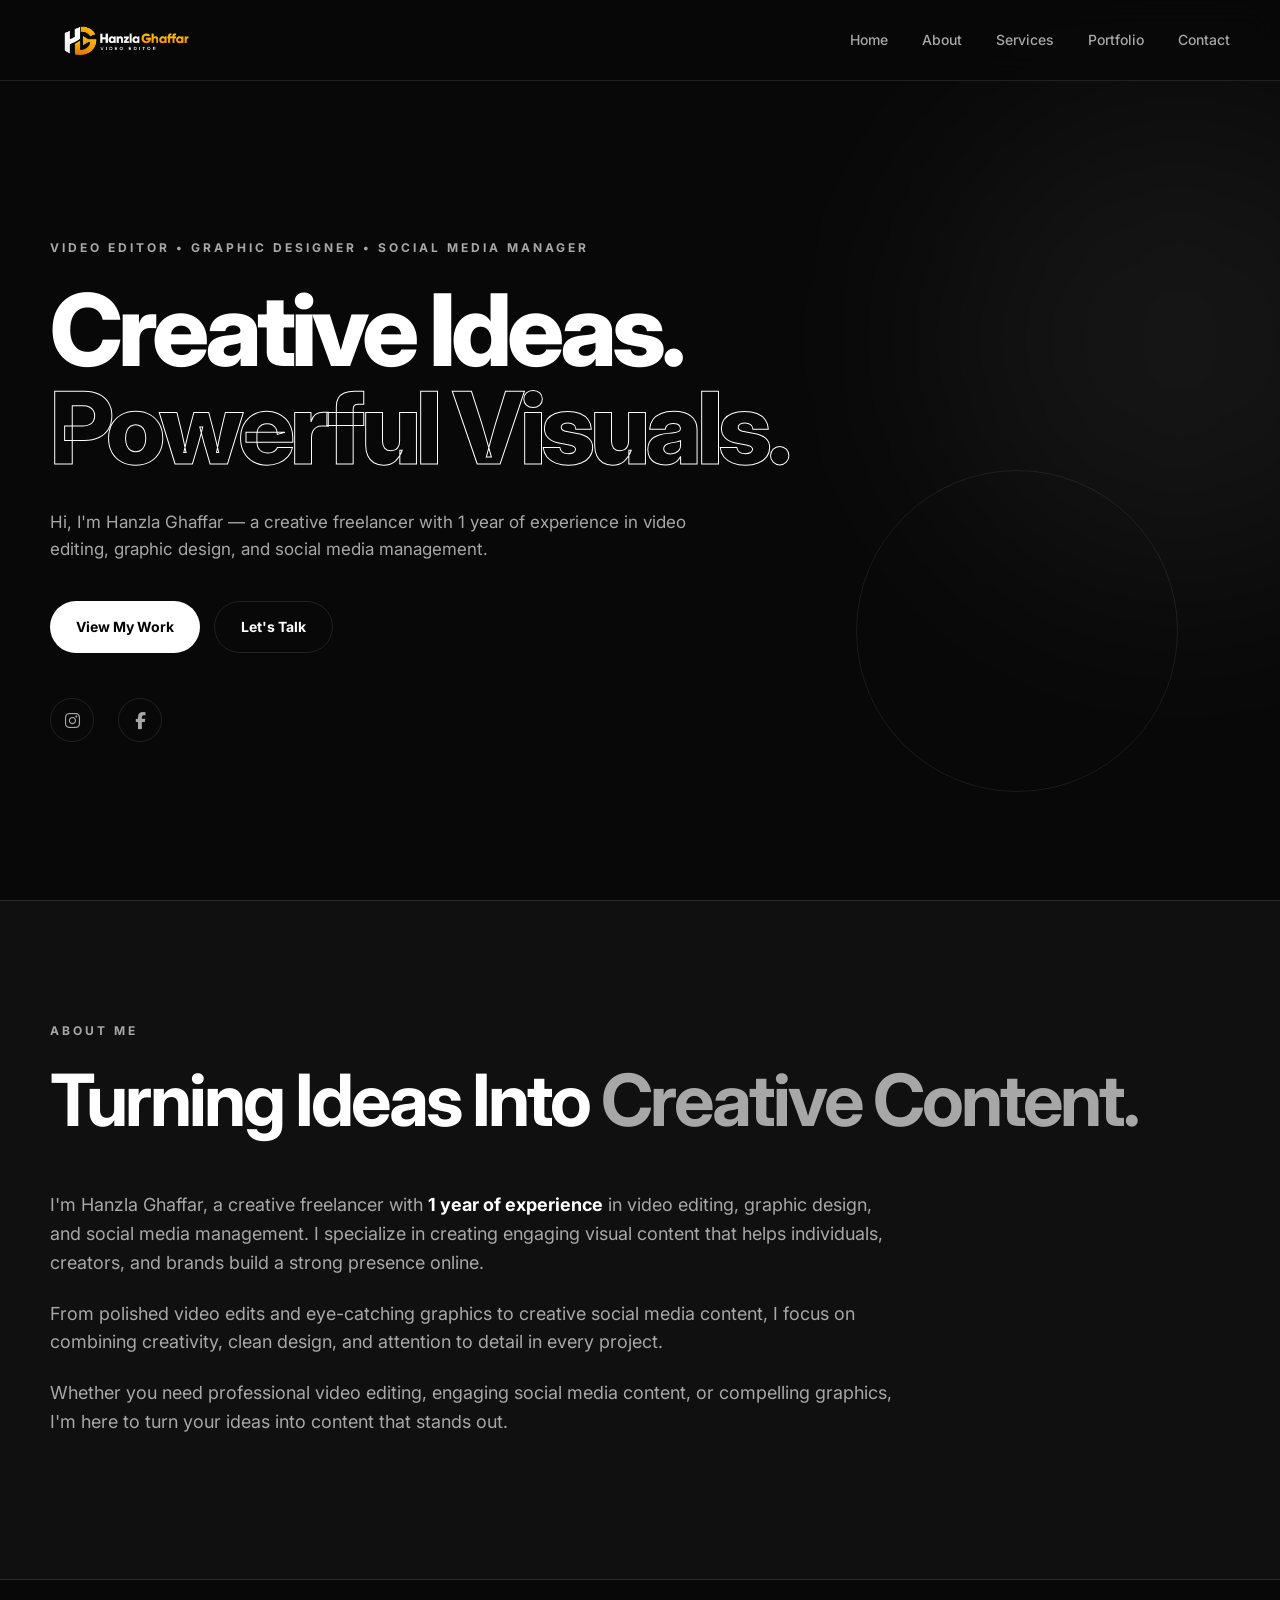
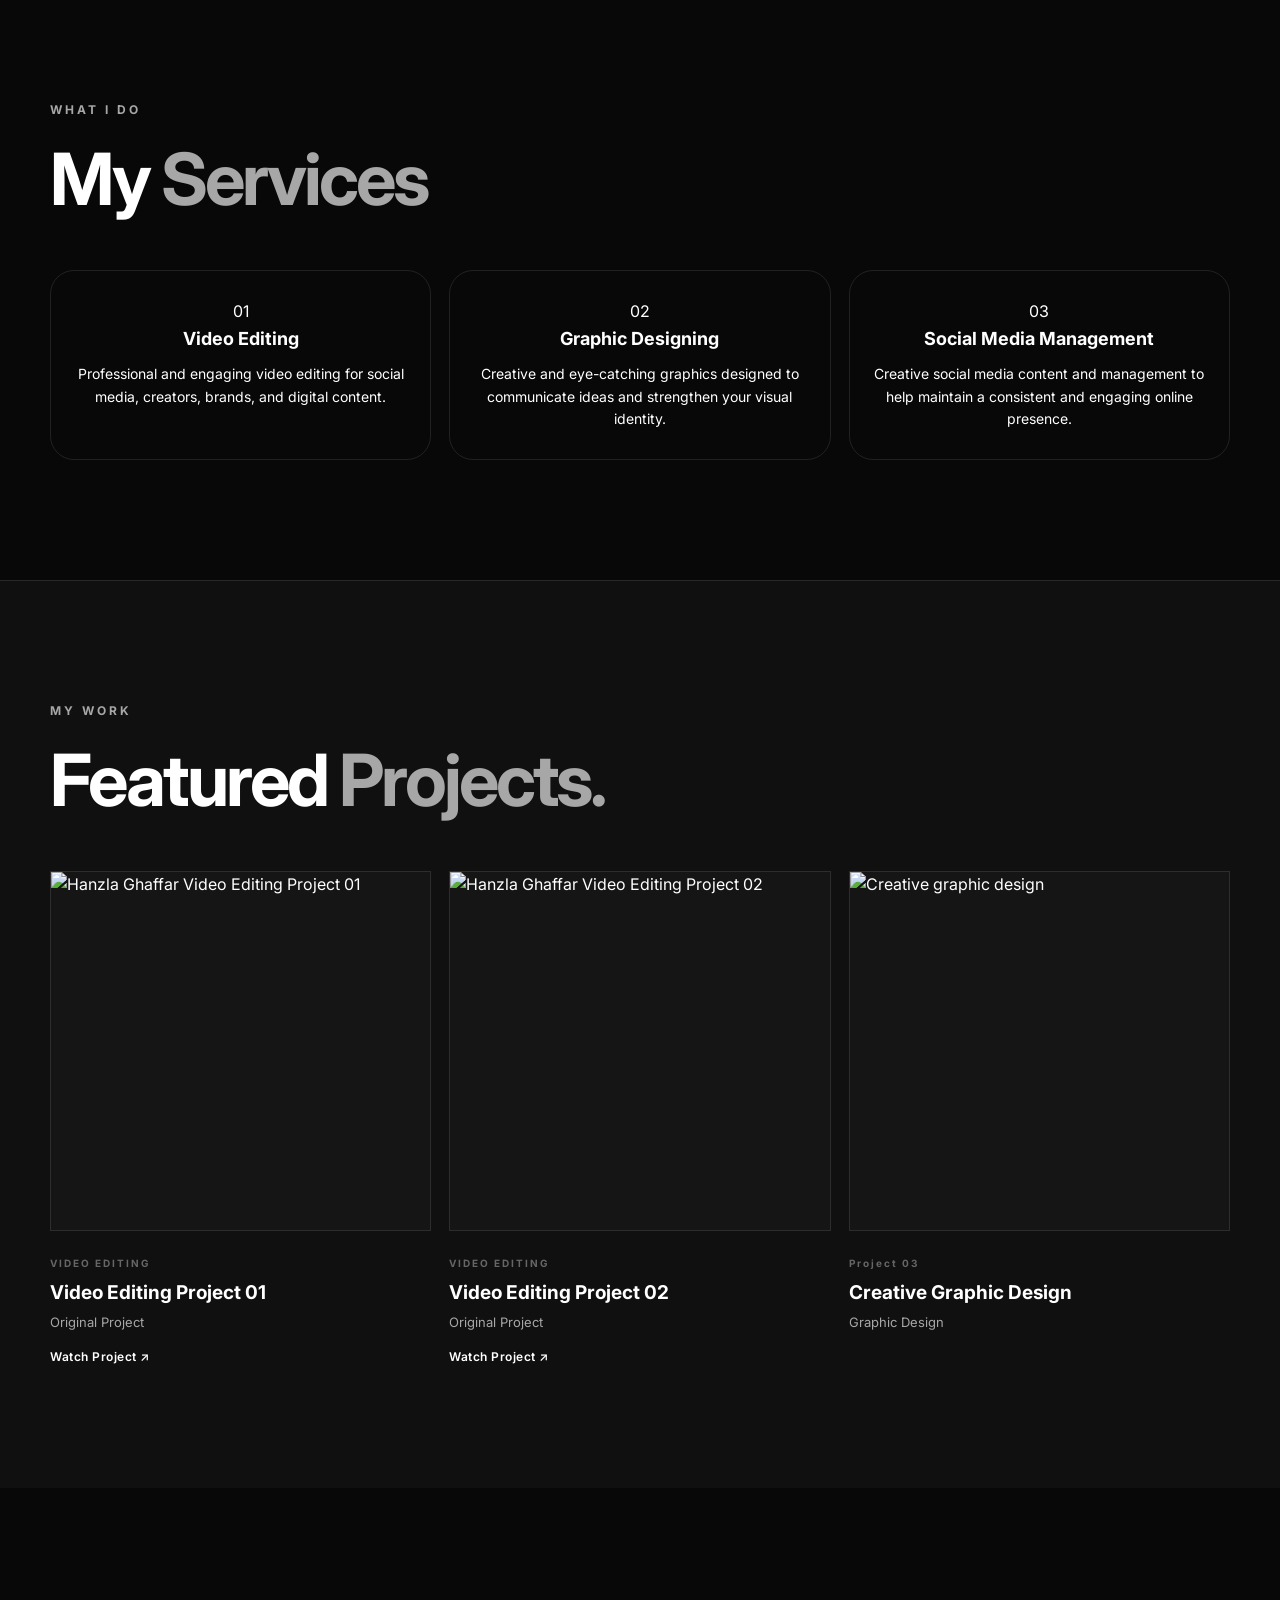
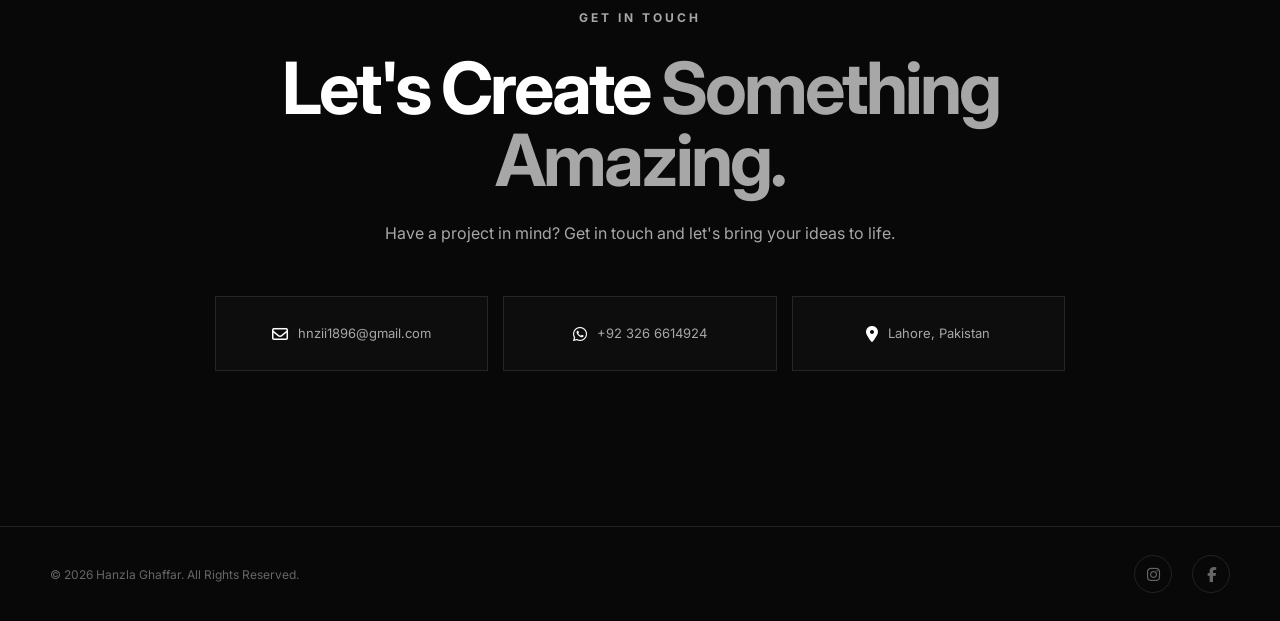
==== commit 6dfc6f9c: "Add files via upload" ====
--- a/index.html
+++ b/index.html
@@ -10,6 +10,13 @@
 
     <meta name="robots" content="index, follow">
     <link rel="icon" type="image/png" href="logo.png">
+    <!-- Social Media Preview -->
+<meta property="og:title" content="Hanzla Ghaffar | Graphic Designer & Creative Designer">
+<meta property="og:description" content="Hanzla Ghaffar — Video Editor, Graphic Designer and Social Media Manager. Explore the creative portfolio.">
+<meta property="og:type" content="website">
+<meta property="og:image" content="https://buildwithmuniza.github.io/hanzla-portfolio/logo.png">
+<meta property="og:url" content="https://buildwithmuniza.github.io/hanzla-portfolio/">
+<meta property="og:site_name" content="Hanzla Ghaffar Portfolio">
     <link
     rel="stylesheet"
     href="https://cdnjs.cloudflare.com/ajax/libs/font-awesome/6.5.2/css/all.min.css"
@@ -313,7 +320,7 @@
 
         <div class="project-image">
             <img
-                src="graphic designing.png"
+                src="project3.png"
                 alt="Creative graphic design"
             >
         </div>
--- a/style.css
+++ b/style.css
@@ -285,34 +285,33 @@
 }
 
 .service-card {
-    min-height: 310px;
-    padding: 32px;
+    padding: 28px 22px;
     border: 1px solid var(--border);
-    background: #0d0d0d;
-    position: relative;
-    transition: var(--transition);
+    border-radius: 24px;
+    background: var(--surface);
+    text-align: center;
+    transition: transform 0.3s ease, border-color 0.3s ease, box-shadow 0.3s ease;
 }
 
 .service-card:hover {
-    transform: translateY(-8px);
-    border-color: rgba(255, 255, 255, 0.3);
-}
-
-.service-number {
-    color: #666;
-    font-size: 13px;
-    font-weight: 700;
+    transform: translateY(-6px);
+    border-color: #999;
+    box-shadow: 0 12px 30px rgba(0, 0, 0, 0.08);
+}
+
+.service-card i {
+    font-size: 28px;
+    margin-bottom: 16px;
 }
 
 .service-card h3 {
-    font-size: 25px;
-    margin-top: 100px;
-    margin-bottom: 15px;
+    font-size: 18px;
+    margin-bottom: 10px;
 }
 
 .service-card p {
-    color: var(--text-soft);
     font-size: 14px;
+    line-height: 1.6;
 }
 
 
@@ -967,4 +966,11 @@
 .footer-socials a:hover .fa-facebook-f {
     color: #1877F2;
     transform: scale(1.15);
+}
+
+@media (max-width: 700px) {
+    .service-card {
+        padding: 24px 18px;
+        border-radius: 20px;
+    }
 }
